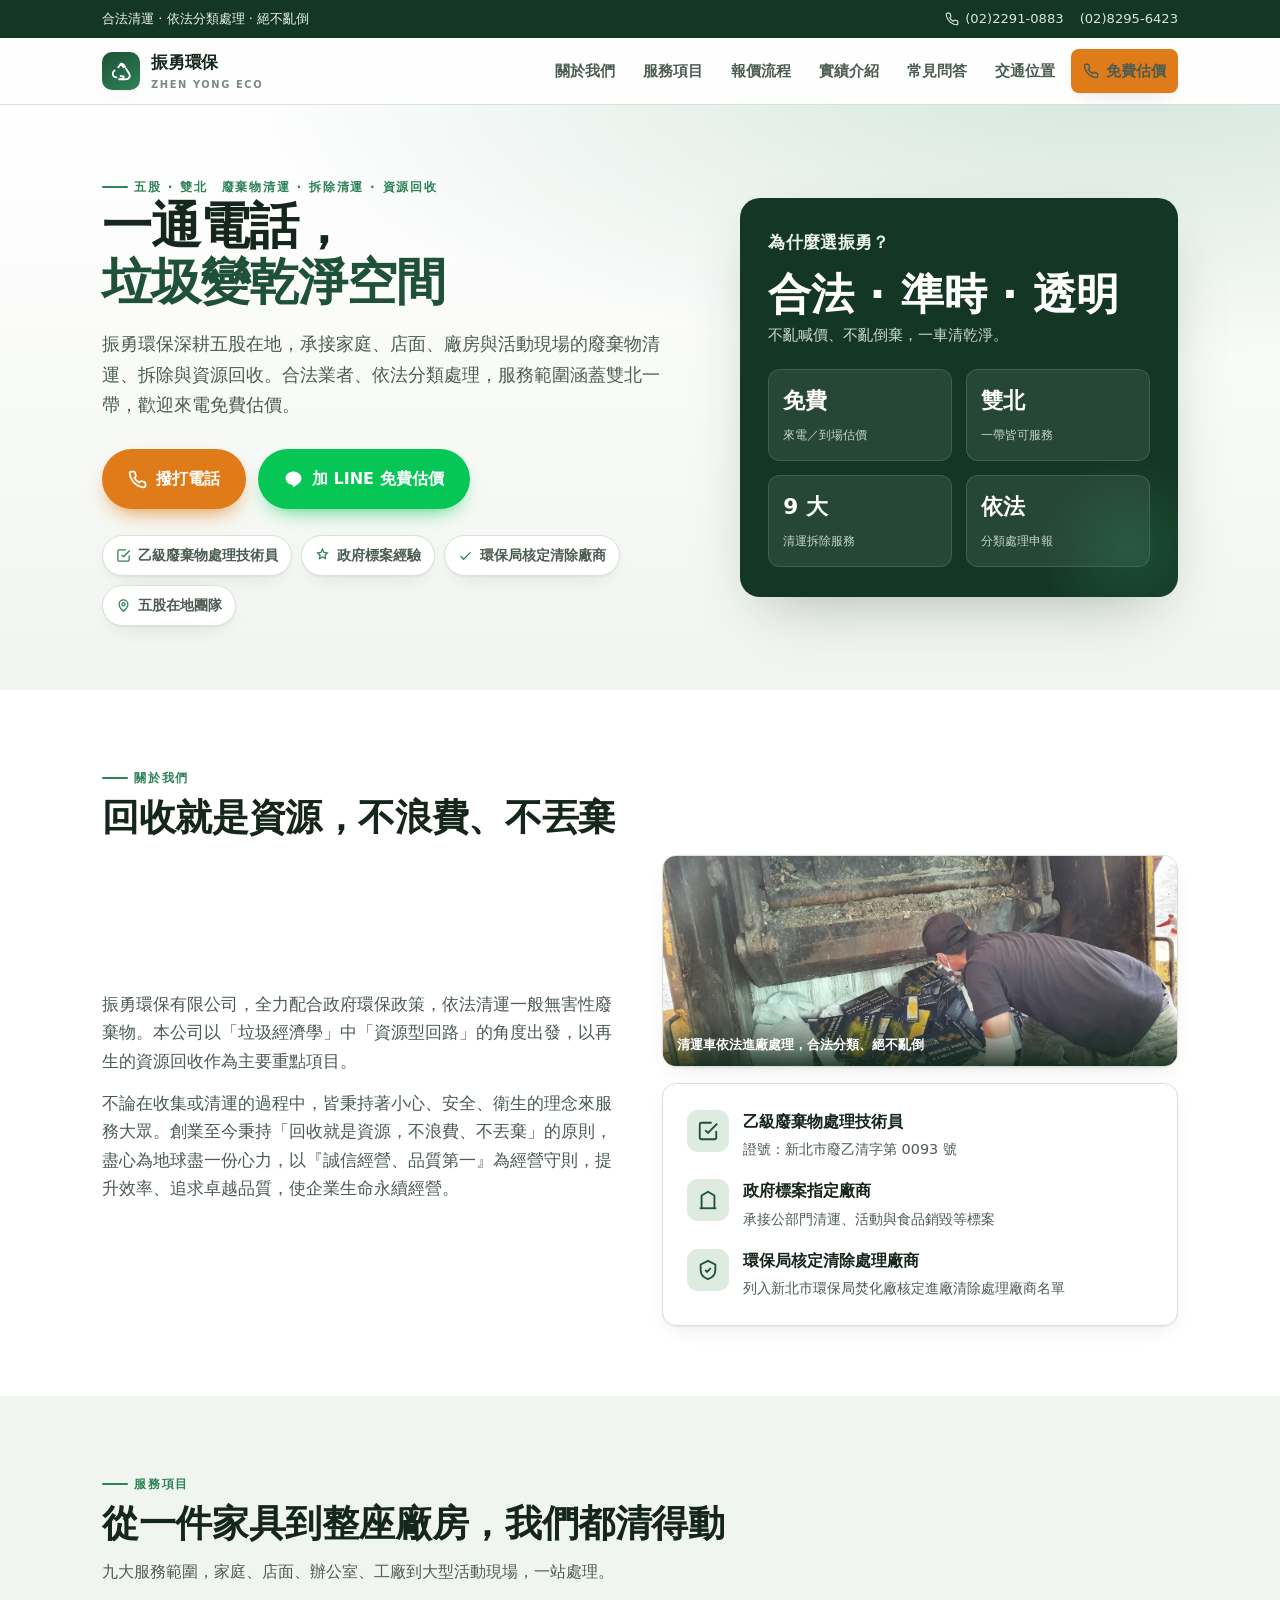
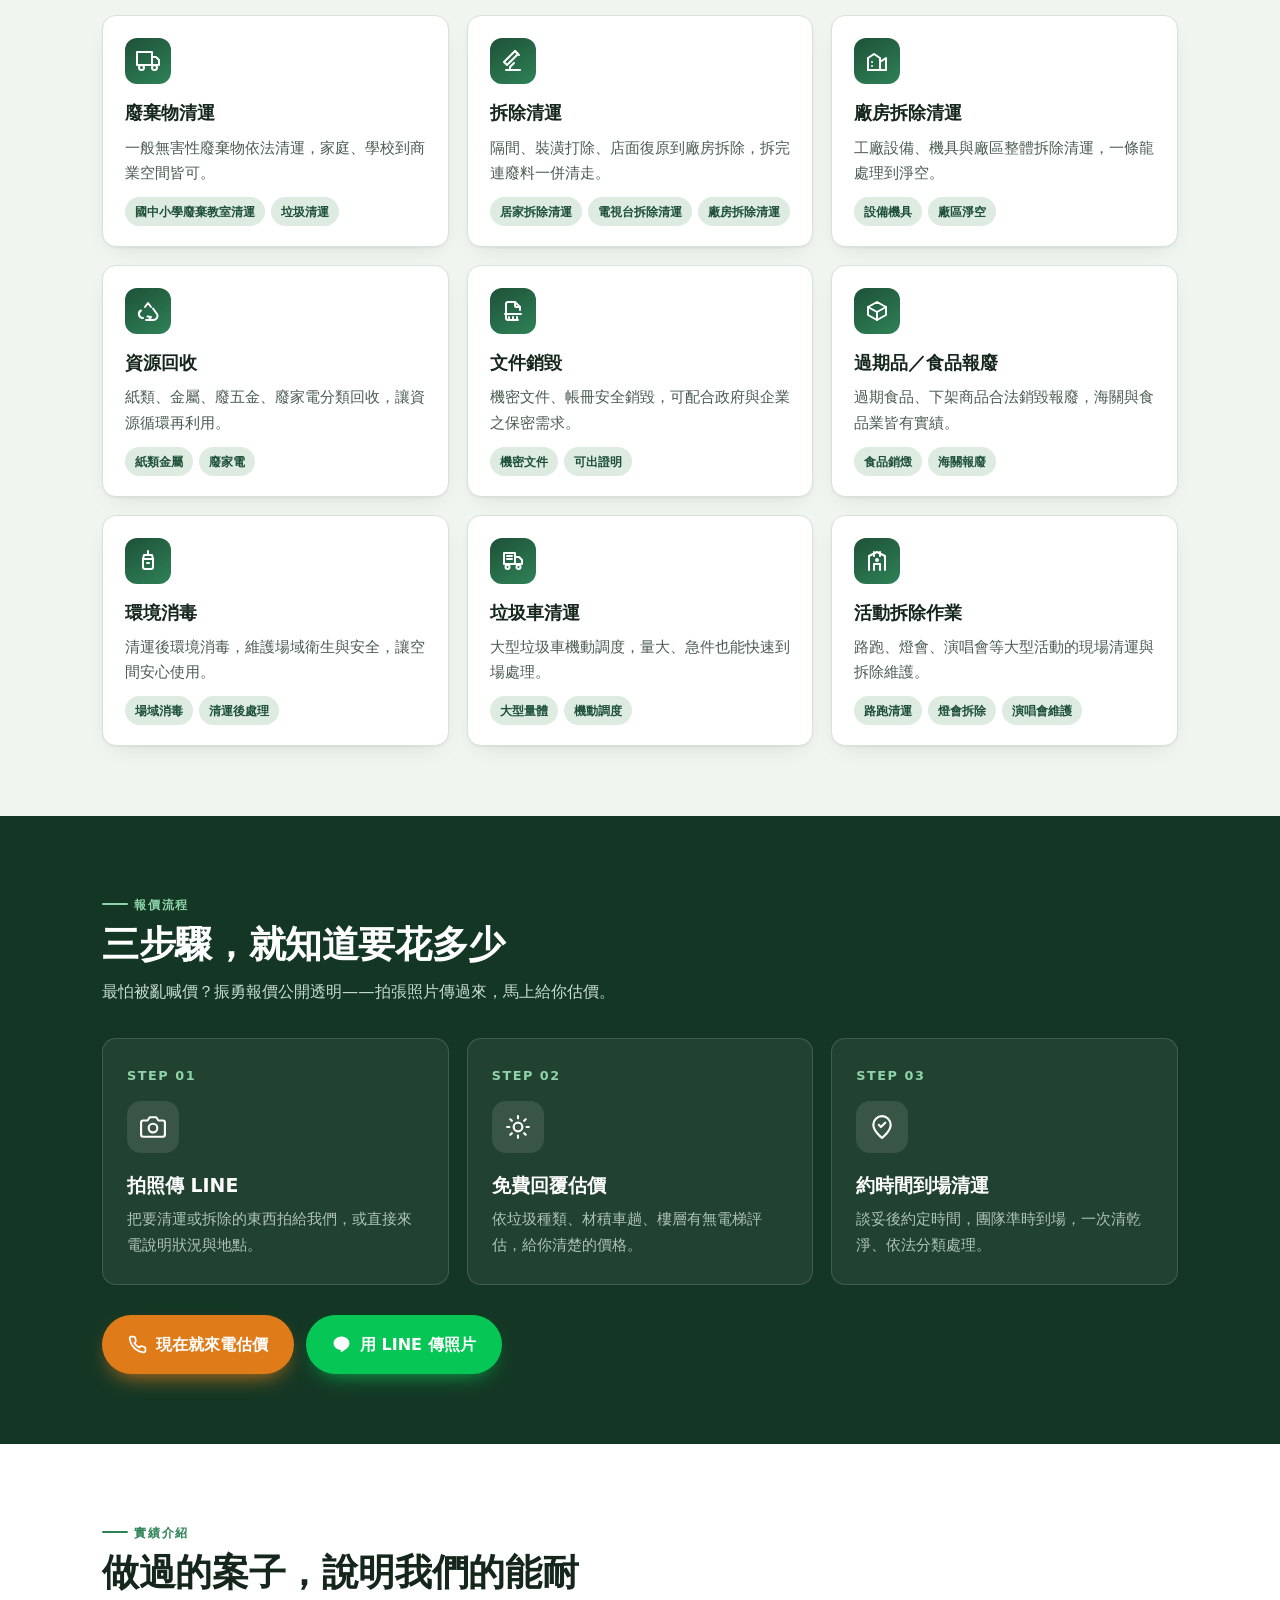
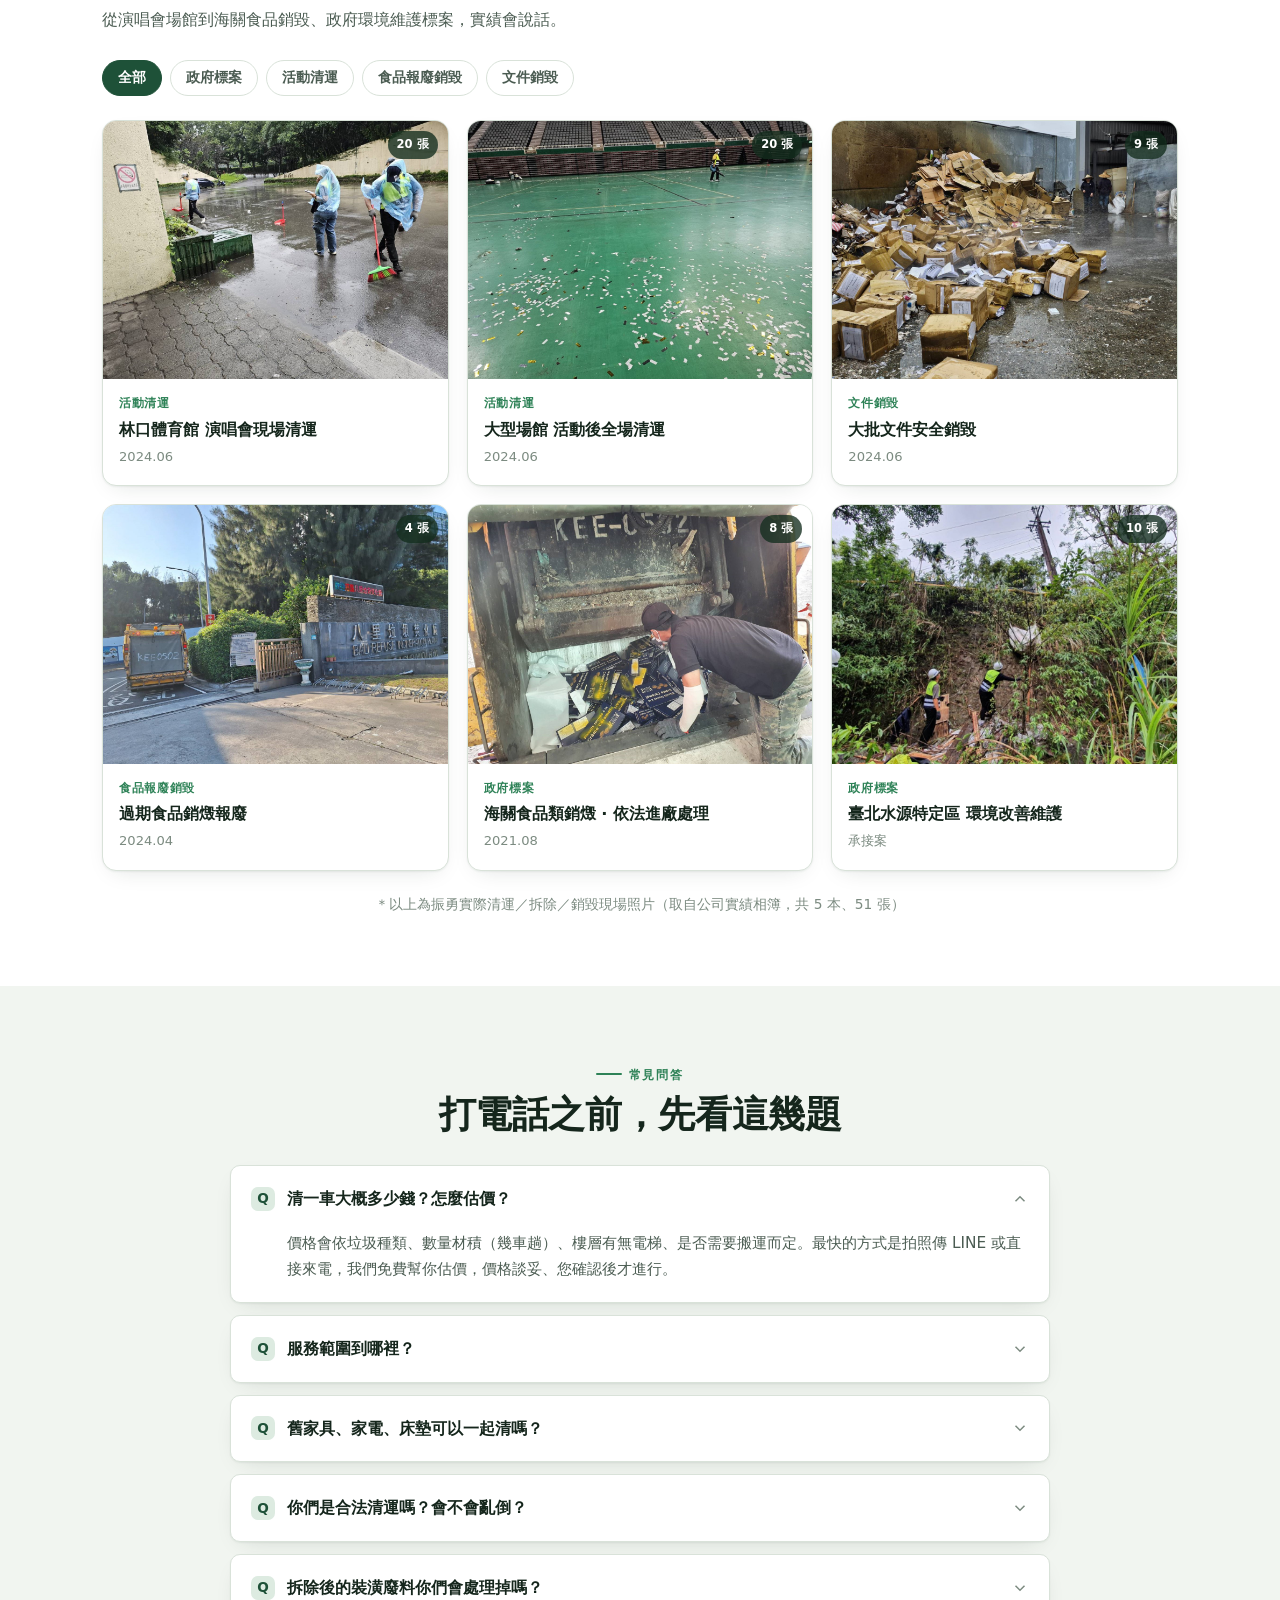
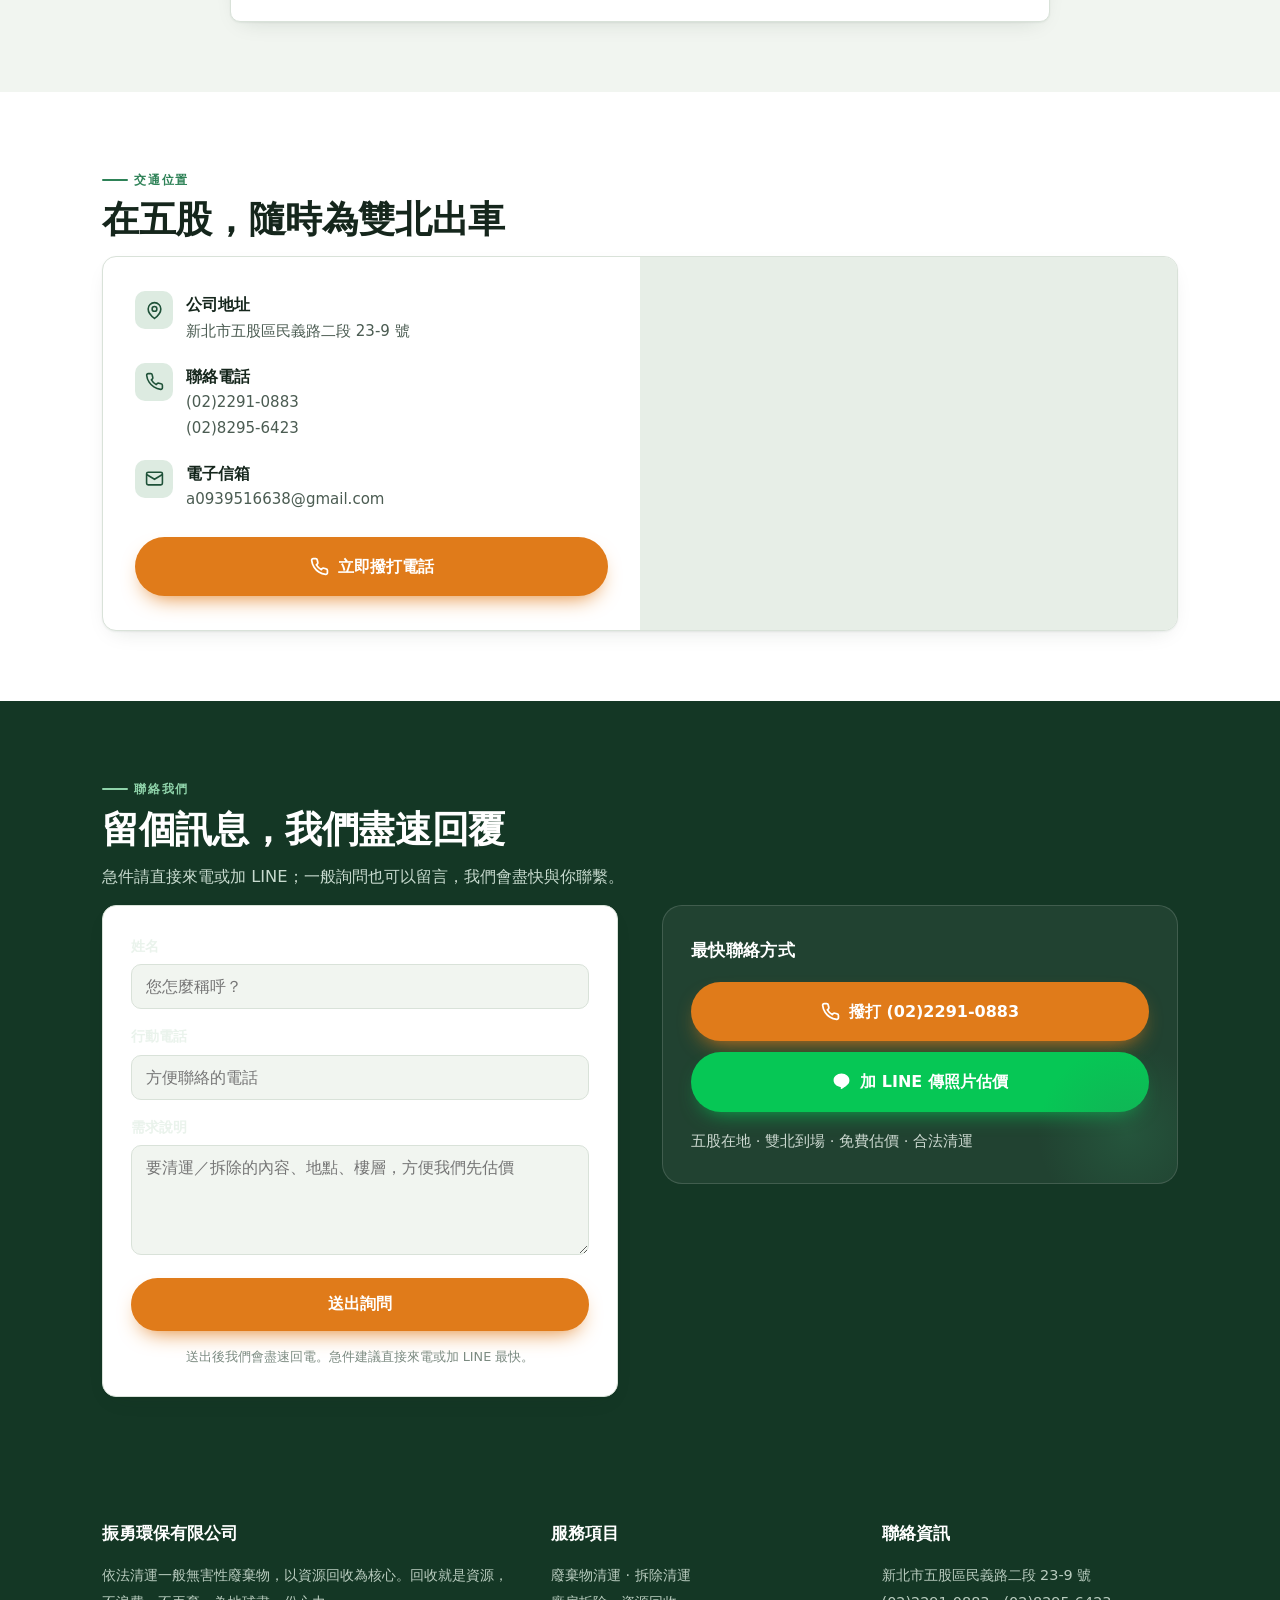
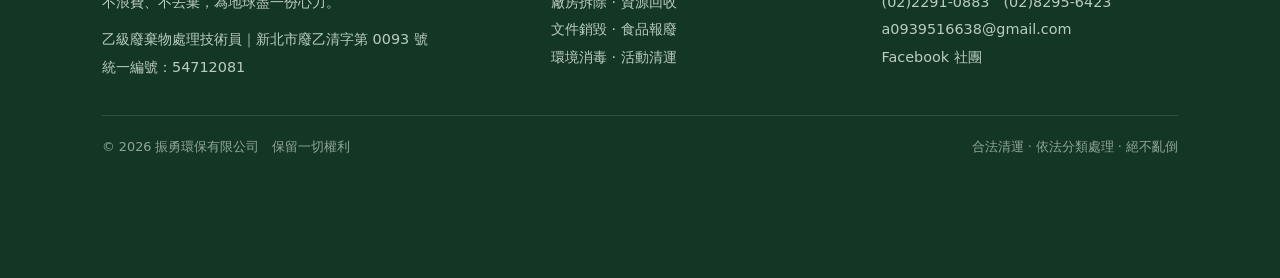
==== index.html @ fd42c1e9 "振勇環保 新站 demo v2 — 供大舅舅參考 Co-Authored-By: Claude Opus 4.8 <noreply@anthropic.com>" ====
<!doctype html>
<html lang="zh-Hant">
<head>
<meta charset="utf-8">
<meta name="viewport" content="width=device-width, initial-scale=1">
<title>振勇環保有限公司｜五股·雙北 廢棄物清運·拆除清運·資源回收</title>
<meta name="description" content="振勇環保有限公司—五股在地合法清運業者。廢棄物清運、拆除清運、資源回收、文件銷毀、食品報廢、環境消毒。持乙級廢棄物處理技術員證照，新北市環保局核定清除處理廠商。免費估價，雙北到場。">
<style>
  /* ---------- Design tokens ---------- */
  :root{
    --ground:#F1F5F0;
    --surface:#FFFFFF;
    --surface-2:#E7EEE7;
    --ink:#15261C;
    --ink-soft:#4B5C52;
    --ink-faint:#7C8B81;
    --line:#D9E2D9;
    --green-900:#143725;
    --green-700:#1E5138;
    --green-500:#2E8257;
    --green-100:#DDEBE1;
    --amber:#E07B1A;
    --amber-600:#C1670C;
    --amber-100:#FBE7CC;
    --shadow:0 1px 2px rgba(20,45,30,.06), 0 8px 24px -12px rgba(20,45,30,.18);
    --shadow-lg:0 24px 60px -24px rgba(20,45,30,.35);
    --radius:14px;
    --radius-sm:10px;
    --maxw:1120px;
    --font:"PingFang TC","Noto Sans TC","Microsoft JhengHei",system-ui,-apple-system,"Segoe UI",sans-serif;
  }
  @media (prefers-color-scheme: dark){
    :root{
      --ground:#0E1511;--surface:#16211A;--surface-2:#1E2C24;
      --ink:#EAF1EA;--ink-soft:#AAB8AE;--ink-faint:#7E8E84;--line:#293A30;
      --green-900:#D7ECDD;--green-700:#5BB182;--green-500:#43A06E;--green-100:#20402E;
      --amber:#F0912F;--amber-600:#F0912F;--amber-100:#3A2A12;
      --shadow:0 1px 2px rgba(0,0,0,.4), 0 10px 30px -14px rgba(0,0,0,.6);
      --shadow-lg:0 30px 70px -28px rgba(0,0,0,.7);
    }
  }
  :root[data-theme="light"]{
    --ground:#F1F5F0;--surface:#FFFFFF;--surface-2:#E7EEE7;--ink:#15261C;--ink-soft:#4B5C52;--ink-faint:#7C8B81;--line:#D9E2D9;--green-900:#143725;--green-700:#1E5138;--green-500:#2E8257;--green-100:#DDEBE1;--amber:#E07B1A;--amber-600:#C1670C;--amber-100:#FBE7CC;
  }
  :root[data-theme="dark"]{
    --ground:#0E1511;--surface:#16211A;--surface-2:#1E2C24;--ink:#EAF1EA;--ink-soft:#AAB8AE;--ink-faint:#7E8E84;--line:#293A30;--green-900:#D7ECDD;--green-700:#5BB182;--green-500:#43A06E;--green-100:#20402E;--amber:#F0912F;--amber-600:#F0912F;--amber-100:#3A2A12;
  }

  /* ---------- Reset / base ---------- */
  *{box-sizing:border-box;margin:0;padding:0}
  html{scroll-behavior:smooth}
  @media (prefers-reduced-motion: reduce){html{scroll-behavior:auto}*{animation:none!important;transition:none!important}}
  body{
    font-family:var(--font);color:var(--ink);background:var(--ground);
    line-height:1.7;-webkit-font-smoothing:antialiased;text-rendering:optimizeLegibility;
    overflow-x:hidden;
  }
  img{max-width:100%;display:block}
  a{color:inherit;text-decoration:none}
  :focus-visible{outline:3px solid var(--amber);outline-offset:2px;border-radius:4px}
  .wrap{max-width:var(--maxw);margin-inline:auto;padding-inline:22px}
  section{scroll-margin-top:92px}

  /* ---------- Typography helpers ---------- */
  .eyebrow{
    font-size:.78rem;font-weight:700;letter-spacing:.14em;text-transform:uppercase;
    color:var(--green-500);display:inline-flex;align-items:center;gap:.5em;
  }
  .eyebrow::before{content:"";width:26px;height:2px;background:var(--green-500);border-radius:2px}
  h2.title{font-size:clamp(1.6rem,3.4vw,2.3rem);line-height:1.2;font-weight:800;letter-spacing:-.01em;text-wrap:balance;margin-top:.5rem}
  .lede{color:var(--ink-soft);font-size:1.02rem;max-width:60ch;margin-top:.7rem}
  .num{font-variant-numeric:tabular-nums}

  /* ---------- Top utility bar ---------- */
  .util{background:var(--green-900);color:#EAF3EC}
  :root[data-theme="dark"] .util,
  @media (prefers-color-scheme: dark){}
  .util .wrap{display:flex;gap:16px;align-items:center;justify-content:space-between;min-height:38px;font-size:.82rem;flex-wrap:wrap}
  .util a{color:#EAF3EC;opacity:.92;display:inline-flex;align-items:center;gap:6px}
  .util a:hover{opacity:1;color:#fff}
  .util .util-r{display:flex;gap:16px;align-items:center}

  /* ---------- Header / nav ---------- */
  header.nav{position:sticky;top:0;z-index:50;background:color-mix(in srgb,var(--surface) 88%,transparent);backdrop-filter:blur(10px);border-bottom:1px solid var(--line)}
  .nav .wrap{display:flex;align-items:center;gap:20px;min-height:66px}
  .brand{display:flex;align-items:center;gap:11px;font-weight:800;font-size:1.06rem;letter-spacing:-.01em;white-space:nowrap}
  .brand .mark{width:38px;height:38px;flex:none;border-radius:10px;background:linear-gradient(150deg,var(--green-700),var(--green-500));display:grid;place-items:center;color:#fff;box-shadow:var(--shadow)}
  .brand .mark svg{width:22px;height:22px}
  .brand small{display:block;font-size:.62rem;font-weight:600;letter-spacing:.16em;color:var(--ink-faint);text-transform:uppercase}
  nav.menu{margin-left:auto;display:flex;gap:4px;align-items:center}
  nav.menu a{padding:9px 12px;border-radius:8px;font-size:.92rem;font-weight:600;color:var(--ink-soft)}
  nav.menu a:hover{color:var(--ink);background:var(--surface-2)}
  .nav-cta{display:inline-flex;align-items:center;gap:7px;background:var(--amber);color:#fff;padding:10px 16px;border-radius:999px;font-weight:800;font-size:.9rem;box-shadow:var(--shadow)}
  .nav-cta:hover{background:var(--amber-600)}
  .burger{margin-left:auto;display:none;width:44px;height:44px;border:1px solid var(--line);border-radius:10px;background:var(--surface);cursor:pointer;align-items:center;justify-content:center;color:var(--ink)}
  @media(max-width:920px){
    nav.menu{display:none}
    .burger{display:inline-flex}
    nav.menu.open{display:flex;position:absolute;top:66px;left:0;right:0;flex-direction:column;background:var(--surface);border-bottom:1px solid var(--line);padding:12px 22px 18px;gap:2px;box-shadow:var(--shadow-lg)}
    nav.menu.open a{padding:12px 10px}
    nav.menu.open .nav-cta{margin-top:8px;justify-content:center}
  }

  /* ---------- Buttons ---------- */
  .btn{display:inline-flex;align-items:center;justify-content:center;gap:9px;padding:14px 24px;border-radius:999px;font-weight:800;font-size:1rem;cursor:pointer;border:2px solid transparent;transition:transform .12s ease,background .18s ease,box-shadow .18s}
  .btn svg{width:19px;height:19px}
  .btn:hover{transform:translateY(-1px)}
  .btn-call{background:var(--amber);color:#fff;box-shadow:0 10px 22px -10px var(--amber)}
  .btn-call:hover{background:var(--amber-600)}
  .btn-line{background:#06C755;color:#fff;box-shadow:0 10px 22px -12px #06C755}
  .btn-line:hover{filter:brightness(.95)}
  .btn-ghost{background:transparent;color:var(--green-700);border-color:var(--line)}
  .btn-ghost:hover{border-color:var(--green-500);background:var(--surface)}

  /* ---------- Hero ---------- */
  .hero{position:relative;overflow:hidden;background:
    radial-gradient(120% 90% at 88% -10%, color-mix(in srgb,var(--green-500) 22%,transparent), transparent 60%),
    linear-gradient(180deg,var(--surface),var(--ground))}
  .hero .wrap{display:grid;grid-template-columns:1.15fr .85fr;gap:46px;align-items:center;padding-top:64px;padding-bottom:64px}
  .hero h1{font-size:clamp(2rem,5vw,3.15rem);line-height:1.12;font-weight:900;letter-spacing:-.02em;text-wrap:balance}
  .hero h1 .hl{color:var(--green-700);position:relative;white-space:nowrap}
  .hero .sub{margin-top:18px;font-size:1.14rem;color:var(--ink-soft);max-width:52ch}
  .hero .cta-row{display:flex;gap:12px;flex-wrap:wrap;margin-top:28px}
  .chips{display:flex;flex-wrap:wrap;gap:9px;margin-top:26px}
  .chip{display:inline-flex;align-items:center;gap:7px;background:var(--surface);border:1px solid var(--line);color:var(--ink-soft);font-weight:600;font-size:.85rem;padding:8px 13px;border-radius:999px;box-shadow:var(--shadow)}
  .chip svg{width:15px;height:15px;color:var(--green-500)}
  /* hero side panel */
  .hero-card{background:var(--green-900);color:#EAF3EC;border-radius:20px;padding:30px 28px;box-shadow:var(--shadow-lg);position:relative;overflow:hidden}
  .hero-card::after{content:"";position:absolute;right:-40px;bottom:-40px;width:180px;height:180px;border-radius:50%;background:radial-gradient(circle,color-mix(in srgb,var(--green-500) 60%,transparent),transparent 70%);opacity:.5}
  .hero-card h3{font-size:1.05rem;letter-spacing:.02em;position:relative}
  .hero-card .big{font-size:2.7rem;font-weight:900;line-height:1.1;margin:14px 0 4px;color:#fff}
  .hero-card p{font-size:.92rem;opacity:.85;position:relative}
  .hero-card .stat-grid{display:grid;grid-template-columns:1fr 1fr;gap:14px;margin-top:22px;position:relative}
  .hero-card .stat{background:rgba(255,255,255,.08);border:1px solid rgba(255,255,255,.13);border-radius:12px;padding:13px 14px}
  .hero-card .stat b{display:block;font-size:1.35rem;font-weight:800;color:#fff}
  .hero-card .stat span{font-size:.76rem;opacity:.82}
  @media(max-width:880px){.hero .wrap{grid-template-columns:1fr;gap:32px;padding-top:44px;padding-bottom:44px}}

  /* ---------- Bands ---------- */
  .band{padding:70px 0}
  .band--tint{background:var(--surface)}
  .band--green{background:var(--green-900);color:#EAF3EC}
  .band--green .lede{color:#C7DACE}
  .band--green .eyebrow{color:#8FD3AA}.band--green .eyebrow::before{background:#8FD3AA}
  .sec-head{max-width:64ch}
  .sec-head.center{margin-inline:auto;text-align:center}
  .sec-head.center .eyebrow{justify-content:center}

  /* ---------- About ---------- */
  .about{display:grid;grid-template-columns:1fr 1fr;gap:44px;align-items:center;margin-top:14px}
  .about p.body{color:var(--ink-soft);font-size:1.04rem;margin-top:14px}
  .cert-card{background:var(--surface);border:1px solid var(--line);border-radius:var(--radius);padding:24px;box-shadow:var(--shadow);display:flex;flex-direction:column;gap:16px}
  .cert-row{display:flex;gap:14px;align-items:flex-start}
  .cert-row .ic{width:42px;height:42px;flex:none;border-radius:11px;background:var(--green-100);color:var(--green-700);display:grid;place-items:center}
  .cert-row .ic svg{width:22px;height:22px}
  .cert-row b{font-size:1rem}
  .cert-row span{display:block;color:var(--ink-soft);font-size:.9rem;margin-top:2px}
  .about-right{display:flex;flex-direction:column;gap:16px}
  .about-photo{position:relative;border-radius:var(--radius);overflow:hidden;border:1px solid var(--line);box-shadow:var(--shadow)}
  .about-photo img{width:100%;height:210px;object-fit:cover;display:block}
  .about-photo figcaption{position:absolute;left:0;right:0;bottom:0;padding:20px 14px 10px;font-size:.8rem;font-weight:600;color:#fff;background:linear-gradient(transparent,rgba(15,38,25,.85))}
  @media(max-width:820px){.about{grid-template-columns:1fr;gap:26px}}

  /* ---------- Services ---------- */
  .svc-grid{display:grid;grid-template-columns:repeat(3,1fr);gap:18px;margin-top:30px}
  @media(max-width:860px){.svc-grid{grid-template-columns:repeat(2,1fr)}}
  @media(max-width:540px){.svc-grid{grid-template-columns:1fr}}
  .svc{background:var(--surface);border:1px solid var(--line);border-radius:var(--radius);padding:22px 22px 20px;box-shadow:var(--shadow);transition:transform .14s,border-color .14s,box-shadow .14s;position:relative}
  .svc:hover{transform:translateY(-3px);border-color:var(--green-500);box-shadow:var(--shadow-lg)}
  .svc .ic{width:46px;height:46px;border-radius:12px;background:linear-gradient(150deg,var(--green-700),var(--green-500));color:#fff;display:grid;place-items:center;margin-bottom:14px}
  .svc .ic svg{width:24px;height:24px}
  .svc h3{font-size:1.12rem;font-weight:800}
  .svc p{color:var(--ink-soft);font-size:.92rem;margin-top:6px}
  .svc ul{list-style:none;margin-top:12px;display:flex;flex-wrap:wrap;gap:6px}
  .svc li{font-size:.78rem;font-weight:600;color:var(--green-700);background:var(--green-100);padding:4px 10px;border-radius:999px}

  /* ---------- Process ---------- */
  .steps{display:grid;grid-template-columns:repeat(3,1fr);gap:18px;margin-top:32px;position:relative}
  @media(max-width:760px){.steps{grid-template-columns:1fr}}
  .step{background:rgba(255,255,255,.06);border:1px solid rgba(255,255,255,.14);border-radius:var(--radius);padding:26px 24px;position:relative}
  .step .n{font-size:.8rem;font-weight:800;letter-spacing:.12em;color:#8FD3AA}
  .step .si{width:52px;height:52px;border-radius:14px;background:rgba(255,255,255,.1);display:grid;place-items:center;margin:14px 0 16px;color:#fff}
  .step .si svg{width:26px;height:26px}
  .step h3{font-size:1.18rem;color:#fff}
  .step p{opacity:.85;font-size:.94rem;margin-top:6px;color:#C7DACE}
  .process-cta{display:flex;gap:12px;flex-wrap:wrap;margin-top:30px}

  /* ---------- Portfolio ---------- */
  .filters{display:flex;flex-wrap:wrap;gap:8px;margin-top:26px}
  .filters button{border:1px solid var(--line);background:var(--surface);color:var(--ink-soft);font-weight:600;font-size:.86rem;padding:8px 15px;border-radius:999px;cursor:pointer;transition:.15s}
  .filters button[aria-pressed="true"]{background:var(--green-700);color:#fff;border-color:var(--green-700)}
  .filters button:hover{border-color:var(--green-500)}
  .gal{display:grid;grid-template-columns:repeat(3,1fr);gap:18px;margin-top:24px}
  @media(max-width:860px){.gal{grid-template-columns:repeat(2,1fr)}}
  @media(max-width:520px){.gal{grid-template-columns:1fr}}
  .case{background:var(--surface);border:1px solid var(--line);border-radius:var(--radius);overflow:hidden;box-shadow:var(--shadow);transition:transform .14s,box-shadow .14s}
  .case:hover{transform:translateY(-3px);box-shadow:var(--shadow-lg)}
  .thumb{aspect-ratio:4/3;background:
    repeating-linear-gradient(135deg,var(--surface-2),var(--surface-2) 14px,color-mix(in srgb,var(--surface-2) 60%,var(--ground)) 14px,color-mix(in srgb,var(--surface-2) 60%,var(--ground)) 28px);
    display:grid;place-items:center;color:var(--ink-faint);position:relative}
  .thumb svg{width:40px;height:40px;opacity:.5}
  .thumb img{position:absolute;inset:0;width:100%;height:100%;object-fit:cover}
  .thumb .cnt{position:absolute;top:10px;right:10px;z-index:2;background:rgba(20,45,30,.78);color:#fff;font-size:.72rem;font-weight:700;padding:4px 9px;border-radius:999px}
  .case .meta{padding:15px 16px 17px}
  .case .cat{font-size:.72rem;font-weight:700;letter-spacing:.06em;color:var(--green-500);text-transform:uppercase}
  .case h3{font-size:1.02rem;font-weight:800;margin-top:5px;line-height:1.35}
  .case .date{font-size:.82rem;color:var(--ink-faint);margin-top:5px}

  /* ---------- FAQ ---------- */
  .faq{max-width:820px;margin:28px auto 0;display:flex;flex-direction:column;gap:12px}
  details.qa{background:var(--surface);border:1px solid var(--line);border-radius:var(--radius-sm);padding:2px 20px;box-shadow:var(--shadow)}
  details.qa summary{cursor:pointer;list-style:none;padding:17px 0;font-weight:700;font-size:1.02rem;display:flex;align-items:center;gap:12px}
  details.qa summary::-webkit-details-marker{display:none}
  details.qa summary .q{width:24px;height:24px;flex:none;border-radius:7px;background:var(--green-100);color:var(--green-700);display:grid;place-items:center;font-weight:800;font-size:.85rem}
  details.qa summary .caret{margin-left:auto;transition:transform .2s;color:var(--ink-faint)}
  details.qa[open] summary .caret{transform:rotate(180deg)}
  details.qa .a{padding:0 0 18px 36px;color:var(--ink-soft);font-size:.96rem}

  /* ---------- Location ---------- */
  .loc{display:grid;grid-template-columns:1fr 1fr;gap:0;margin-top:14px;border:1px solid var(--line);border-radius:var(--radius);overflow:hidden;box-shadow:var(--shadow);background:var(--surface)}
  .loc .info{padding:34px 32px;display:flex;flex-direction:column;gap:18px}
  .loc .map{min-height:340px;background:var(--surface-2)}
  .loc .map iframe{width:100%;height:100%;min-height:340px;border:0;display:block}
  .info-row{display:flex;gap:13px;align-items:flex-start}
  .info-row .ic{width:38px;height:38px;flex:none;border-radius:10px;background:var(--green-100);color:var(--green-700);display:grid;place-items:center}
  .info-row .ic svg{width:19px;height:19px}
  .info-row b{font-size:.98rem}
  .info-row span,.info-row a{display:block;color:var(--ink-soft);font-size:.94rem}
  .info-row a:hover{color:var(--green-700)}
  @media(max-width:820px){.loc{grid-template-columns:1fr}.loc .map{min-height:280px}}

  /* ---------- Contact ---------- */
  .contact{display:grid;grid-template-columns:1fr 1fr;gap:44px;align-items:start;margin-top:14px}
  form.lead{background:var(--surface);border:1px solid var(--line);border-radius:var(--radius);padding:28px;box-shadow:var(--shadow);display:flex;flex-direction:column;gap:15px}
  form.lead label{font-weight:700;font-size:.9rem;display:block;margin-bottom:6px}
  form.lead input,form.lead textarea{width:100%;padding:12px 14px;border:1px solid var(--line);border-radius:10px;background:var(--ground);color:var(--ink);font-family:inherit;font-size:.98rem}
  form.lead input:focus,form.lead textarea:focus{outline:none;border-color:var(--green-500);background:var(--surface)}
  form.lead textarea{min-height:110px;resize:vertical}
  .contact-aside{display:flex;flex-direction:column;gap:14px}
  .big-cta{display:flex;flex-direction:column;gap:11px}
  @media(max-width:820px){.contact{grid-template-columns:1fr;gap:28px}}

  /* ---------- Footer ---------- */
  footer{background:var(--green-900);color:#CFE0D5;padding:52px 0 120px}
  footer .cols{display:grid;grid-template-columns:1.4fr 1fr 1fr;gap:34px}
  footer h4{color:#fff;font-size:1.05rem;margin-bottom:14px}
  footer p,footer a{font-size:.9rem;line-height:1.9;color:#B9CCBF}
  footer a:hover{color:#fff}
  footer .legal{border-top:1px solid rgba(255,255,255,.12);margin-top:34px;padding-top:20px;font-size:.8rem;color:#8FA595;display:flex;justify-content:space-between;gap:16px;flex-wrap:wrap}
  @media(max-width:760px){footer .cols{grid-template-columns:1fr;gap:26px}}

  /* ---------- Sticky mobile bar ---------- */
  .mobar{position:fixed;left:0;right:0;bottom:0;z-index:60;display:none;gap:0;background:var(--surface);border-top:1px solid var(--line);box-shadow:0 -8px 24px -14px rgba(0,0,0,.3)}
  .mobar a{flex:1;display:flex;align-items:center;justify-content:center;gap:8px;padding:14px 8px;font-weight:800;font-size:1rem}
  .mobar a svg{width:20px;height:20px}
  .mobar .m-call{color:#fff;background:var(--amber)}
  .mobar .m-line{color:#fff;background:#06C755}
  @media(max-width:920px){.mobar{display:flex}}
</style>
</head>
<body>

<!-- ============ UTILITY BAR ============ -->
<div class="util">
  <div class="wrap">
    <span>合法清運 · 依法分類處理 · 絕不亂倒</span>
    <div class="util-r">
      <a href="tel:0222910883">
        <svg viewBox="0 0 24 24" fill="none" stroke="currentColor" stroke-width="2" width="14" height="14"><path d="M22 16.92v3a2 2 0 0 1-2.18 2 19.8 19.8 0 0 1-8.63-3.07 19.5 19.5 0 0 1-6-6 19.8 19.8 0 0 1-3.07-8.67A2 2 0 0 1 4.11 2h3a2 2 0 0 1 2 1.72c.13.96.36 1.9.7 2.81a2 2 0 0 1-.45 2.11L8.09 9.91a16 16 0 0 0 6 6l1.27-1.27a2 2 0 0 1 2.11-.45c.9.34 1.85.57 2.81.7A2 2 0 0 1 22 16.92z"/></svg>
        (02)2291-0883
      </a>
      <a href="tel:0282956423">(02)8295-6423</a>
    </div>
  </div>
</div>

<!-- ============ HEADER ============ -->
<header class="nav">
  <div class="wrap">
    <a href="#top" class="brand" aria-label="振勇環保有限公司">
      <span class="mark" aria-hidden="true">
        <svg viewBox="0 0 24 24" fill="none" stroke="currentColor" stroke-width="2" stroke-linecap="round" stroke-linejoin="round"><path d="M7 19a4 4 0 0 1-4-4c0-1.5.8-2.8 2-3.5"/><path d="M12 4a4 4 0 0 1 3.5 2l1 1.7"/><path d="m9 8 3-4 3 4"/><path d="M17.5 9.5 21 15a4 4 0 0 1-3.5 6H10"/><path d="m13 21 2-3-3.5-.5"/></svg>
      </span>
      <span>振勇環保<small>Zhen Yong Eco</small></span>
    </a>
    <button class="burger" aria-label="開啟選單" aria-expanded="false" id="burger">
      <svg viewBox="0 0 24 24" fill="none" stroke="currentColor" stroke-width="2" width="22" height="22"><line x1="3" y1="6" x2="21" y2="6"/><line x1="3" y1="12" x2="21" y2="12"/><line x1="3" y1="18" x2="21" y2="18"/></svg>
    </button>
    <nav class="menu" id="menu">
      <a href="#about">關於我們</a>
      <a href="#services">服務項目</a>
      <a href="#process">報價流程</a>
      <a href="#works">實績介紹</a>
      <a href="#faq">常見問答</a>
      <a href="#location">交通位置</a>
      <a href="#contact" class="nav-cta">
        <svg viewBox="0 0 24 24" fill="none" stroke="currentColor" stroke-width="2.2" width="16" height="16"><path d="M22 16.92v3a2 2 0 0 1-2.18 2 19.8 19.8 0 0 1-8.63-3.07 19.5 19.5 0 0 1-6-6 19.8 19.8 0 0 1-3.07-8.67A2 2 0 0 1 4.11 2h3a2 2 0 0 1 2 1.72c.13.96.36 1.9.7 2.81a2 2 0 0 1-.45 2.11L8.09 9.91a16 16 0 0 0 6 6l1.27-1.27a2 2 0 0 1 2.11-.45c.9.34 1.85.57 2.81.7A2 2 0 0 1 22 16.92z"/></svg>
        免費估價
      </a>
    </nav>
  </div>
</header>

<!-- ============ HERO ============ -->
<div id="top"></div>
<section class="hero">
  <div class="wrap">
    <div class="hero-main">
      <span class="eyebrow">五股 · 雙北　廢棄物清運 · 拆除清運 · 資源回收</span>
      <h1>一通電話，<br><span class="hl">垃圾變乾淨空間</span></h1>
      <p class="sub">振勇環保深耕五股在地，承接家庭、店面、廠房與活動現場的廢棄物清運、拆除與資源回收。合法業者、依法分類處理，服務範圍涵蓋雙北一帶，歡迎來電免費估價。</p>
      <div class="cta-row">
        <a href="tel:0222910883" class="btn btn-call">
          <svg viewBox="0 0 24 24" fill="none" stroke="currentColor" stroke-width="2.2"><path d="M22 16.92v3a2 2 0 0 1-2.18 2 19.8 19.8 0 0 1-8.63-3.07 19.5 19.5 0 0 1-6-6 19.8 19.8 0 0 1-3.07-8.67A2 2 0 0 1 4.11 2h3a2 2 0 0 1 2 1.72c.13.96.36 1.9.7 2.81a2 2 0 0 1-.45 2.11L8.09 9.91a16 16 0 0 0 6 6l1.27-1.27a2 2 0 0 1 2.11-.45c.9.34 1.85.57 2.81.7A2 2 0 0 1 22 16.92z"/></svg>
          撥打電話
        </a>
        <a href="#contact" class="btn btn-line">
          <svg viewBox="0 0 24 24" fill="currentColor"><path d="M12 2C6.48 2 2 5.79 2 10.45c0 4.19 3.54 7.7 8.32 8.37.32.07.76.21.87.49.1.25.07.64.03.9l-.14.85c-.04.25-.2.98.86.53s5.7-3.36 7.78-5.75C21.36 14.66 22 12.68 22 10.45 22 5.79 17.52 2 12 2z"/></svg>
          加 LINE 免費估價
        </a>
      </div>
      <div class="chips">
        <span class="chip"><svg viewBox="0 0 24 24" fill="none" stroke="currentColor" stroke-width="2"><path d="M9 11l3 3L22 4"/><path d="M21 12v7a2 2 0 0 1-2 2H5a2 2 0 0 1-2-2V5a2 2 0 0 1 2-2h11"/></svg>乙級廢棄物處理技術員</span>
        <span class="chip"><svg viewBox="0 0 24 24" fill="none" stroke="currentColor" stroke-width="2"><path d="m12 2 2.4 4.9 5.4.8-3.9 3.8.9 5.4-4.8-2.5-4.8 2.5.9-5.4-3.9-3.8 5.4-.8z"/></svg>政府標案經驗</span>
        <span class="chip"><svg viewBox="0 0 24 24" fill="none" stroke="currentColor" stroke-width="2"><path d="M20 7 9 18l-5-5"/></svg>環保局核定清除廠商</span>
        <span class="chip"><svg viewBox="0 0 24 24" fill="none" stroke="currentColor" stroke-width="2"><path d="M12 21s-7-5.2-7-11a7 7 0 0 1 14 0c0 5.8-7 11-7 11z"/><circle cx="12" cy="10" r="2.5"/></svg>五股在地團隊</span>
      </div>
    </div>
    <aside class="hero-card">
      <h3>為什麼選振勇？</h3>
      <div class="big">合法 · 準時 · 透明</div>
      <p>不亂喊價、不亂倒棄，一車清乾淨。</p>
      <div class="stat-grid">
        <div class="stat"><b>免費</b><span>來電／到場估價</span></div>
        <div class="stat"><b>雙北</b><span>一帶皆可服務</span></div>
        <div class="stat"><b>9 大</b><span>清運拆除服務</span></div>
        <div class="stat"><b>依法</b><span>分類處理申報</span></div>
      </div>
    </aside>
  </div>
</section>

<!-- ============ ABOUT ============ -->
<section id="about" class="band band--tint">
  <div class="wrap">
    <div class="sec-head">
      <span class="eyebrow">關於我們</span>
      <h2 class="title">回收就是資源，不浪費、不丟棄</h2>
    </div>
    <div class="about">
      <div>
        <p class="body">振勇環保有限公司，全力配合政府環保政策，依法清運一般無害性廢棄物。本公司以「垃圾經濟學」中「資源型回路」的角度出發，以再生的資源回收作為主要重點項目。</p>
        <p class="body">不論在收集或清運的過程中，皆秉持著小心、安全、衛生的理念來服務大眾。創業至今秉持「回收就是資源，不浪費、不丟棄」的原則，盡心為地球盡一份心力，以『誠信經營、品質第一』為經營守則，提升效率、追求卓越品質，使企業生命永續經營。</p>
      </div>
      <div class="about-right">
      <figure class="about-photo">
        <img src="img/customs.jpg" alt="振勇清運車依法進入垃圾焚化廠處理廢棄物" loading="lazy">
        <figcaption>清運車依法進廠處理，合法分類、絕不亂倒</figcaption>
      </figure>
      <div class="cert-card">
        <div class="cert-row">
          <span class="ic"><svg viewBox="0 0 24 24" fill="none" stroke="currentColor" stroke-width="2"><path d="M9 11l3 3L22 4"/><path d="M21 12v7a2 2 0 0 1-2 2H5a2 2 0 0 1-2-2V5a2 2 0 0 1 2-2h11"/></svg></span>
          <div><b>乙級廢棄物處理技術員</b><span>證號：新北市廢乙清字第 0093 號</span></div>
        </div>
        <div class="cert-row">
          <span class="ic"><svg viewBox="0 0 24 24" fill="none" stroke="currentColor" stroke-width="2"><path d="M3 21h18"/><path d="M5 21V7l7-4 7 4v14"/><path d="M9 9h.01M15 9h.01M9 13h.01M15 13h.01M9 17h.01M15 17h.01"/></svg></span>
          <div><b>政府標案指定廠商</b><span>承接公部門清運、活動與食品銷毀等標案</span></div>
        </div>
        <div class="cert-row">
          <span class="ic"><svg viewBox="0 0 24 24" fill="none" stroke="currentColor" stroke-width="2"><path d="M12 2 4 6v6c0 5 3.4 8.5 8 10 4.6-1.5 8-5 8-10V6z"/><path d="m9 12 2 2 4-4"/></svg></span>
          <div><b>環保局核定清除處理廠商</b><span>列入新北市環保局焚化廠核定進廠清除處理廠商名單</span></div>
        </div>
      </div>
      </div>
    </div>
  </div>
</section>

<!-- ============ SERVICES ============ -->
<section id="services" class="band">
  <div class="wrap">
    <div class="sec-head">
      <span class="eyebrow">服務項目</span>
      <h2 class="title">從一件家具到整座廠房，我們都清得動</h2>
      <p class="lede">九大服務範圍，家庭、店面、辦公室、工廠到大型活動現場，一站處理。</p>
    </div>
    <div class="svc-grid">

      <div class="svc">
        <span class="ic"><svg viewBox="0 0 24 24" fill="none" stroke="currentColor" stroke-width="2" stroke-linecap="round" stroke-linejoin="round"><path d="M1 3h15v13H1z"/><path d="M16 8h4l3 3v5h-7z"/><circle cx="5.5" cy="18.5" r="2.5"/><circle cx="18.5" cy="18.5" r="2.5"/></svg></span>
        <h3>廢棄物清運</h3>
        <p>一般無害性廢棄物依法清運，家庭、學校到商業空間皆可。</p>
        <ul><li>國中小學廢棄教室清運</li><li>垃圾清運</li></ul>
      </div>

      <div class="svc">
        <span class="ic"><svg viewBox="0 0 24 24" fill="none" stroke="currentColor" stroke-width="2" stroke-linecap="round" stroke-linejoin="round"><path d="M14 2 3 13l3 3L17 5z"/><path d="m14 2 4 4"/><path d="M5 21h14"/><path d="M9 21v-3l4-4"/></svg></span>
        <h3>拆除清運</h3>
        <p>隔間、裝潢打除、店面復原到廠房拆除，拆完連廢料一併清走。</p>
        <ul><li>居家拆除清運</li><li>電視台拆除清運</li><li>廠房拆除清運</li></ul>
      </div>

      <div class="svc">
        <span class="ic"><svg viewBox="0 0 24 24" fill="none" stroke="currentColor" stroke-width="2" stroke-linecap="round" stroke-linejoin="round"><path d="M3 21V9l6-4 6 4v12"/><path d="M15 21V13l6-4v12"/><path d="M3 21h18"/><path d="M7 13h.01M7 17h.01"/></svg></span>
        <h3>廠房拆除清運</h3>
        <p>工廠設備、機具與廠區整體拆除清運，一條龍處理到淨空。</p>
        <ul><li>設備機具</li><li>廠區淨空</li></ul>
      </div>

      <div class="svc">
        <span class="ic"><svg viewBox="0 0 24 24" fill="none" stroke="currentColor" stroke-width="2" stroke-linecap="round" stroke-linejoin="round"><path d="M7 19a4 4 0 0 1-2-7.5"/><path d="m9 8 3-4 3 4"/><path d="M17 9.5 21 15a4 4 0 0 1-3.5 6H10"/><path d="m13 21 2-3-3.5-.5"/></svg></span>
        <h3>資源回收</h3>
        <p>紙類、金屬、廢五金、廢家電分類回收，讓資源循環再利用。</p>
        <ul><li>紙類金屬</li><li>廢家電</li></ul>
      </div>

      <div class="svc">
        <span class="ic"><svg viewBox="0 0 24 24" fill="none" stroke="currentColor" stroke-width="2" stroke-linecap="round" stroke-linejoin="round"><path d="M14 3v4a1 1 0 0 0 1 1h4"/><path d="M17 21H7a2 2 0 0 1-2-2V5a2 2 0 0 1 2-2h7l5 5v3"/><path d="M4 15h16"/><path d="M8 18v3M12 18v3M16 18v3"/></svg></span>
        <h3>文件銷毀</h3>
        <p>機密文件、帳冊安全銷毀，可配合政府與企業之保密需求。</p>
        <ul><li>機密文件</li><li>可出證明</li></ul>
      </div>

      <div class="svc">
        <span class="ic"><svg viewBox="0 0 24 24" fill="none" stroke="currentColor" stroke-width="2" stroke-linecap="round" stroke-linejoin="round"><path d="M21 8 12 3 3 8l9 5z"/><path d="M3 8v8l9 5 9-5V8"/><path d="M12 13v8"/></svg></span>
        <h3>過期品／食品報廢</h3>
        <p>過期食品、下架商品合法銷毀報廢，海關與食品業皆有實績。</p>
        <ul><li>食品銷燬</li><li>海關報廢</li></ul>
      </div>

      <div class="svc">
        <span class="ic"><svg viewBox="0 0 24 24" fill="none" stroke="currentColor" stroke-width="2" stroke-linecap="round" stroke-linejoin="round"><path d="M12 2v4"/><path d="M8 6h8l1 4H7z"/><path d="M7 10v8a2 2 0 0 0 2 2h6a2 2 0 0 0 2-2v-8"/><path d="M11 14h2"/></svg></span>
        <h3>環境消毒</h3>
        <p>清運後環境消毒，維護場域衛生與安全，讓空間安心使用。</p>
        <ul><li>場域消毒</li><li>清運後處理</li></ul>
      </div>

      <div class="svc">
        <span class="ic"><svg viewBox="0 0 24 24" fill="none" stroke="currentColor" stroke-width="2" stroke-linecap="round" stroke-linejoin="round"><path d="M3 4h11v11H3z"/><path d="M14 8h4l3 3v4h-7z"/><circle cx="6.5" cy="18" r="2"/><circle cx="17.5" cy="18" r="2"/><path d="M6 7h5M6 10h5"/></svg></span>
        <h3>垃圾車清運</h3>
        <p>大型垃圾車機動調度，量大、急件也能快速到場處理。</p>
        <ul><li>大型量體</li><li>機動調度</li></ul>
      </div>

      <div class="svc">
        <span class="ic"><svg viewBox="0 0 24 24" fill="none" stroke="currentColor" stroke-width="2" stroke-linecap="round" stroke-linejoin="round"><path d="M4 21V7l8-4 8 4v14"/><path d="M9 21v-6h6v6"/><path d="M9 3v4M15 3v4"/><circle cx="12" cy="11" r="1"/></svg></span>
        <h3>活動拆除作業</h3>
        <p>路跑、燈會、演唱會等大型活動的現場清運與拆除維護。</p>
        <ul><li>路跑清運</li><li>燈會拆除</li><li>演唱會維護</li></ul>
      </div>

    </div>
  </div>
</section>

<!-- ============ PROCESS ============ -->
<section id="process" class="band band--green">
  <div class="wrap">
    <div class="sec-head">
      <span class="eyebrow">報價流程</span>
      <h2 class="title" style="color:#fff">三步驟，就知道要花多少</h2>
      <p class="lede">最怕被亂喊價？振勇報價公開透明——拍張照片傳過來，馬上給你估價。</p>
    </div>
    <div class="steps">
      <div class="step">
        <div class="n">STEP 01</div>
        <div class="si"><svg viewBox="0 0 24 24" fill="none" stroke="currentColor" stroke-width="2" stroke-linecap="round" stroke-linejoin="round"><path d="M23 19a2 2 0 0 1-2 2H3a2 2 0 0 1-2-2V8a2 2 0 0 1 2-2h4l2-3h6l2 3h4a2 2 0 0 1 2 2z"/><circle cx="12" cy="13" r="4"/></svg></div>
        <h3>拍照傳 LINE</h3>
        <p>把要清運或拆除的東西拍給我們，或直接來電說明狀況與地點。</p>
      </div>
      <div class="step">
        <div class="n">STEP 02</div>
        <div class="si"><svg viewBox="0 0 24 24" fill="none" stroke="currentColor" stroke-width="2" stroke-linecap="round" stroke-linejoin="round"><path d="M12 2v2M12 20v2M4.9 4.9l1.4 1.4M17.7 17.7l1.4 1.4M2 12h2M20 12h2M4.9 19.1l1.4-1.4M17.7 6.3l1.4-1.4"/><circle cx="12" cy="12" r="4"/></svg></div>
        <h3>免費回覆估價</h3>
        <p>依垃圾種類、材積車趟、樓層有無電梯評估，給你清楚的價格。</p>
      </div>
      <div class="step">
        <div class="n">STEP 03</div>
        <div class="si"><svg viewBox="0 0 24 24" fill="none" stroke="currentColor" stroke-width="2" stroke-linecap="round" stroke-linejoin="round"><path d="M20 10c0 6-8 12-8 12s-8-6-8-12a8 8 0 0 1 16 0z"/><path d="m9 10 2 2 4-4"/></svg></div>
        <h3>約時間到場清運</h3>
        <p>談妥後約定時間，團隊準時到場，一次清乾淨、依法分類處理。</p>
      </div>
    </div>
    <div class="process-cta">
      <a href="tel:0222910883" class="btn btn-call"><svg viewBox="0 0 24 24" fill="none" stroke="currentColor" stroke-width="2.2"><path d="M22 16.92v3a2 2 0 0 1-2.18 2 19.8 19.8 0 0 1-8.63-3.07 19.5 19.5 0 0 1-6-6 19.8 19.8 0 0 1-3.07-8.67A2 2 0 0 1 4.11 2h3a2 2 0 0 1 2 1.72c.13.96.36 1.9.7 2.81a2 2 0 0 1-.45 2.11L8.09 9.91a16 16 0 0 0 6 6l1.27-1.27a2 2 0 0 1 2.11-.45c.9.34 1.85.57 2.81.7A2 2 0 0 1 22 16.92z"/></svg>現在就來電估價</a>
      <a href="#contact" class="btn btn-line"><svg viewBox="0 0 24 24" fill="currentColor"><path d="M12 2C6.48 2 2 5.79 2 10.45c0 4.19 3.54 7.7 8.32 8.37.32.07.76.21.87.49.1.25.07.64.03.9l-.14.85c-.04.25-.2.98.86.53s5.7-3.36 7.78-5.75C21.36 14.66 22 12.68 22 10.45 22 5.79 17.52 2 12 2z"/></svg>用 LINE 傳照片</a>
    </div>
  </div>
</section>

<!-- ============ WORKS ============ -->
<section id="works" class="band band--tint">
  <div class="wrap">
    <div class="sec-head">
      <span class="eyebrow">實績介紹</span>
      <h2 class="title">做過的案子，說明我們的能耐</h2>
      <p class="lede">從演唱會場館到海關食品銷毀、政府環境維護標案，實績會說話。</p>
    </div>
    <div class="filters" role="group" aria-label="實績分類篩選">
      <button data-f="all" aria-pressed="true">全部</button>
      <button data-f="gov" aria-pressed="false">政府標案</button>
      <button data-f="event" aria-pressed="false">活動清運</button>
      <button data-f="food" aria-pressed="false">食品報廢銷毀</button>
      <button data-f="doc" aria-pressed="false">文件銷毀</button>
    </div>
    <div class="gal" id="gal">
      <article class="case" data-cat="event">
        <div class="thumb"><span class="cnt">20 張</span><img src="img/concert.jpg" alt="林口體育館演唱會現場清運" loading="lazy"></div>
        <div class="meta"><div class="cat">活動清運</div><h3>林口體育館 演唱會現場清運</h3><div class="date num">2024.06</div></div>
      </article>
      <article class="case" data-cat="event">
        <div class="thumb"><span class="cnt">20 張</span><img src="img/concert2.jpg" alt="體育館內演唱會後彩帶清運" loading="lazy"></div>
        <div class="meta"><div class="cat">活動清運</div><h3>大型場館 活動後全場清運</h3><div class="date num">2024.06</div></div>
      </article>
      <article class="case" data-cat="doc">
        <div class="thumb"><span class="cnt">9 張</span><img src="img/document.jpg" alt="大量文件紙箱回收銷毀" loading="lazy"></div>
        <div class="meta"><div class="cat">文件銷毀</div><h3>大批文件安全銷毀</h3><div class="date num">2024.06</div></div>
      </article>
      <article class="case" data-cat="food">
        <div class="thumb"><span class="cnt">4 張</span><img src="img/food.jpg" alt="過期食品裝車銷毀報廢" loading="lazy"></div>
        <div class="meta"><div class="cat">食品報廢銷毀</div><h3>過期食品銷燬報廢</h3><div class="date num">2024.04</div></div>
      </article>
      <article class="case" data-cat="food gov">
        <div class="thumb"><span class="cnt">8 張</span><img src="img/customs.jpg" alt="振勇清運車進入八里垃圾焚化廠合法處理" loading="lazy"></div>
        <div class="meta"><div class="cat">政府標案</div><h3>海關食品類銷燬 · 依法進廠處理</h3><div class="date num">2021.08</div></div>
      </article>
      <article class="case" data-cat="gov">
        <div class="thumb"><span class="cnt">10 張</span><img src="img/water.jpg" alt="臺北水源特定區環境改善維護作業" loading="lazy"></div>
        <div class="meta"><div class="cat">政府標案</div><h3>臺北水源特定區 環境改善維護</h3><div class="date">承接案</div></div>
      </article>
    </div>
    <p style="text-align:center;color:var(--ink-faint);font-size:.86rem;margin-top:22px">＊以上為振勇實際清運／拆除／銷毀現場照片（取自公司實績相簿，共 5 本、51 張）</p>
  </div>
</section>

<!-- ============ FAQ ============ -->
<section id="faq" class="band">
  <div class="wrap">
    <div class="sec-head center">
      <span class="eyebrow">常見問答</span>
      <h2 class="title">打電話之前，先看這幾題</h2>
    </div>
    <div class="faq">
      <details class="qa" open>
        <summary><span class="q">Q</span>清一車大概多少錢？怎麼估價？<svg class="caret" viewBox="0 0 24 24" fill="none" stroke="currentColor" stroke-width="2" width="18" height="18"><path d="m6 9 6 6 6-6"/></svg></summary>
        <div class="a">價格會依垃圾種類、數量材積（幾車趟）、樓層有無電梯、是否需要搬運而定。最快的方式是拍照傳 LINE 或直接來電，我們免費幫你估價，價格談妥、您確認後才進行。</div>
      </details>
      <details class="qa">
        <summary><span class="q">Q</span>服務範圍到哪裡？<svg class="caret" viewBox="0 0 24 24" fill="none" stroke="currentColor" stroke-width="2" width="18" height="18"><path d="m6 9 6 6 6-6"/></svg></summary>
        <div class="a">以五股為據點，服務新北與雙北一帶（五股、泰山、新莊、蘆洲、三重、林口等）。實際區域與距離歡迎來電確認。</div>
      </details>
      <details class="qa">
        <summary><span class="q">Q</span>舊家具、家電、床墊可以一起清嗎？<svg class="caret" viewBox="0 0 24 24" fill="none" stroke="currentColor" stroke-width="2" width="18" height="18"><path d="m6 9 6 6 6-6"/></svg></summary>
        <div class="a">可以。大型家具、家電、床墊、裝潢廢料都能一併處理，也能配合搬家、店面與辦公室整體淨空。</div>
      </details>
      <details class="qa">
        <summary><span class="q">Q</span>你們是合法清運嗎？會不會亂倒？<svg class="caret" viewBox="0 0 24 24" fill="none" stroke="currentColor" stroke-width="2" width="18" height="18"><path d="m6 9 6 6 6-6"/></svg></summary>
        <div class="a">是合法業者。本公司持乙級廢棄物處理技術員證照（新北市廢乙清字第 0093 號），並列入新北市環保局核定進廠之清除處理廠商，依法分類處理，絕不亂倒。</div>
      </details>
      <details class="qa">
        <summary><span class="q">Q</span>拆除後的裝潢廢料你們會處理掉嗎？<svg class="caret" viewBox="0 0 24 24" fill="none" stroke="currentColor" stroke-width="2" width="18" height="18"><path d="m6 9 6 6 6-6"/></svg></summary>
        <div class="a">會。拆除與清運一條龍，拆完的隔間、裝潢廢料會一併清走，還你一個乾淨可用的空間。</div>
      </details>
    </div>
  </div>
</section>

<!-- ============ LOCATION ============ -->
<section id="location" class="band band--tint">
  <div class="wrap">
    <div class="sec-head">
      <span class="eyebrow">交通位置</span>
      <h2 class="title">在五股，隨時為雙北出車</h2>
    </div>
    <div class="loc">
      <div class="info">
        <div class="info-row">
          <span class="ic"><svg viewBox="0 0 24 24" fill="none" stroke="currentColor" stroke-width="2"><path d="M20 10c0 6-8 12-8 12s-8-6-8-12a8 8 0 0 1 16 0z"/><circle cx="12" cy="10" r="3"/></svg></span>
          <div><b>公司地址</b><span>新北市五股區民義路二段 23-9 號</span></div>
        </div>
        <div class="info-row">
          <span class="ic"><svg viewBox="0 0 24 24" fill="none" stroke="currentColor" stroke-width="2"><path d="M22 16.92v3a2 2 0 0 1-2.18 2 19.8 19.8 0 0 1-8.63-3.07 19.5 19.5 0 0 1-6-6 19.8 19.8 0 0 1-3.07-8.67A2 2 0 0 1 4.11 2h3a2 2 0 0 1 2 1.72c.13.96.36 1.9.7 2.81a2 2 0 0 1-.45 2.11L8.09 9.91a16 16 0 0 0 6 6l1.27-1.27a2 2 0 0 1 2.11-.45c.9.34 1.85.57 2.81.7A2 2 0 0 1 22 16.92z"/></svg></span>
          <div><b>聯絡電話</b><a href="tel:0222910883">(02)2291-0883</a><a href="tel:0282956423">(02)8295-6423</a></div>
        </div>
        <div class="info-row">
          <span class="ic"><svg viewBox="0 0 24 24" fill="none" stroke="currentColor" stroke-width="2"><rect x="2" y="4" width="20" height="16" rx="2"/><path d="m22 7-10 6L2 7"/></svg></span>
          <div><b>電子信箱</b><a href="mailto:a0939516638@gmail.com">a0939516638@gmail.com</a></div>
        </div>
        <div class="big-cta" style="margin-top:6px">
          <a href="tel:0222910883" class="btn btn-call"><svg viewBox="0 0 24 24" fill="none" stroke="currentColor" stroke-width="2.2"><path d="M22 16.92v3a2 2 0 0 1-2.18 2 19.8 19.8 0 0 1-8.63-3.07 19.5 19.5 0 0 1-6-6 19.8 19.8 0 0 1-3.07-8.67A2 2 0 0 1 4.11 2h3a2 2 0 0 1 2 1.72c.13.96.36 1.9.7 2.81a2 2 0 0 1-.45 2.11L8.09 9.91a16 16 0 0 0 6 6l1.27-1.27a2 2 0 0 1 2.11-.45c.9.34 1.85.57 2.81.7A2 2 0 0 1 22 16.92z"/></svg>立即撥打電話</a>
        </div>
      </div>
      <div class="map">
        <iframe title="振勇環保有限公司地圖" loading="lazy" referrerpolicy="no-referrer-when-downgrade"
          src="https://maps.google.com/maps?q=%E6%96%B0%E5%8C%97%E5%B8%82%E4%BA%94%E8%82%A1%E5%8D%80%E6%B0%91%E7%BE%A9%E8%B7%AF%E4%BA%8C%E6%AE%B523-9%E8%99%9F&z=16&output=embed"></iframe>
      </div>
    </div>
  </div>
</section>

<!-- ============ CONTACT ============ -->
<section id="contact" class="band band--green">
  <div class="wrap">
    <div class="sec-head">
      <span class="eyebrow">聯絡我們</span>
      <h2 class="title" style="color:#fff">留個訊息，我們盡速回覆</h2>
      <p class="lede">急件請直接來電或加 LINE；一般詢問也可以留言，我們會盡快與你聯繫。</p>
    </div>
    <div class="contact">
      <form class="lead" onsubmit="return false">
        <div>
          <label for="c-name">姓名</label>
          <input id="c-name" type="text" placeholder="您怎麼稱呼？" autocomplete="name">
        </div>
        <div>
          <label for="c-phone">行動電話</label>
          <input id="c-phone" type="tel" placeholder="方便聯絡的電話" autocomplete="tel">
        </div>
        <div>
          <label for="c-msg">需求說明</label>
          <textarea id="c-msg" placeholder="要清運／拆除的內容、地點、樓層，方便我們先估價"></textarea>
        </div>
        <button type="submit" class="btn btn-call" style="width:100%">送出詢問</button>
        <p style="font-size:.8rem;color:var(--ink-faint);text-align:center">送出後我們會盡速回電。急件建議直接來電或加 LINE 最快。</p>
      </form>
      <aside class="contact-aside">
        <div class="hero-card" style="box-shadow:none;background:rgba(255,255,255,.06);border:1px solid rgba(255,255,255,.14)">
          <h3 style="color:#fff">最快聯絡方式</h3>
          <div class="big-cta" style="margin-top:18px">
            <a href="tel:0222910883" class="btn btn-call"><svg viewBox="0 0 24 24" fill="none" stroke="currentColor" stroke-width="2.2"><path d="M22 16.92v3a2 2 0 0 1-2.18 2 19.8 19.8 0 0 1-8.63-3.07 19.5 19.5 0 0 1-6-6 19.8 19.8 0 0 1-3.07-8.67A2 2 0 0 1 4.11 2h3a2 2 0 0 1 2 1.72c.13.96.36 1.9.7 2.81a2 2 0 0 1-.45 2.11L8.09 9.91a16 16 0 0 0 6 6l1.27-1.27a2 2 0 0 1 2.11-.45c.9.34 1.85.57 2.81.7A2 2 0 0 1 22 16.92z"/></svg>撥打 (02)2291-0883</a>
            <a href="#contact" class="btn btn-line"><svg viewBox="0 0 24 24" fill="currentColor"><path d="M12 2C6.48 2 2 5.79 2 10.45c0 4.19 3.54 7.7 8.32 8.37.32.07.76.21.87.49.1.25.07.64.03.9l-.14.85c-.04.25-.2.98.86.53s5.7-3.36 7.78-5.75C21.36 14.66 22 12.68 22 10.45 22 5.79 17.52 2 12 2z"/></svg>加 LINE 傳照片估價</a>
          </div>
          <p style="margin-top:16px">五股在地 · 雙北到場 · 免費估價 · 合法清運</p>
        </div>
      </aside>
    </div>
  </div>
</section>

<!-- ============ FOOTER ============ -->
<footer>
  <div class="wrap">
    <div class="cols">
      <div>
        <h4>振勇環保有限公司</h4>
        <p>依法清運一般無害性廢棄物，以資源回收為核心。回收就是資源，不浪費、不丟棄，為地球盡一份心力。</p>
        <p style="margin-top:10px">乙級廢棄物處理技術員｜新北市廢乙清字第 0093 號<br>統一編號：54712081</p>
      </div>
      <div>
        <h4>服務項目</h4>
        <p>廢棄物清運 · 拆除清運<br>廠房拆除 · 資源回收<br>文件銷毀 · 食品報廢<br>環境消毒 · 活動清運</p>
      </div>
      <div>
        <h4>聯絡資訊</h4>
        <p>
          新北市五股區民義路二段 23-9 號<br>
          <a href="tel:0222910883">(02)2291-0883</a>　<a href="tel:0282956423">(02)8295-6423</a><br>
          <a href="mailto:a0939516638@gmail.com">a0939516638@gmail.com</a><br>
          <a href="https://www.facebook.com/groups/635772690100613/" target="_blank" rel="noopener">Facebook 社團</a>
        </p>
      </div>
    </div>
    <div class="legal">
      <span>© 2026 振勇環保有限公司　保留一切權利</span>
      <span>合法清運 · 依法分類處理 · 絕不亂倒</span>
    </div>
  </div>
</footer>

<!-- ============ STICKY MOBILE BAR ============ -->
<div class="mobar">
  <a href="tel:0222910883" class="m-call"><svg viewBox="0 0 24 24" fill="none" stroke="currentColor" stroke-width="2.2"><path d="M22 16.92v3a2 2 0 0 1-2.18 2 19.8 19.8 0 0 1-8.63-3.07 19.5 19.5 0 0 1-6-6 19.8 19.8 0 0 1-3.07-8.67A2 2 0 0 1 4.11 2h3a2 2 0 0 1 2 1.72c.13.96.36 1.9.7 2.81a2 2 0 0 1-.45 2.11L8.09 9.91a16 16 0 0 0 6 6l1.27-1.27a2 2 0 0 1 2.11-.45c.9.34 1.85.57 2.81.7A2 2 0 0 1 22 16.92z"/></svg>撥打電話</a>
  <a href="#contact" class="m-line"><svg viewBox="0 0 24 24" fill="currentColor"><path d="M12 2C6.48 2 2 5.79 2 10.45c0 4.19 3.54 7.7 8.32 8.37.32.07.76.21.87.49.1.25.07.64.03.9l-.14.85c-.04.25-.2.98.86.53s5.7-3.36 7.78-5.75C21.36 14.66 22 12.68 22 10.45 22 5.79 17.52 2 12 2z"/></svg>加 LINE 估價</a>
</div>

<script>
  // Mobile menu toggle
  var burger=document.getElementById('burger'),menu=document.getElementById('menu');
  burger.addEventListener('click',function(){
    var open=menu.classList.toggle('open');
    burger.setAttribute('aria-expanded',open);
  });
  menu.querySelectorAll('a').forEach(function(a){
    a.addEventListener('click',function(){menu.classList.remove('open');burger.setAttribute('aria-expanded','false');});
  });

  // Portfolio filter
  var gal=document.getElementById('gal');
  document.querySelectorAll('.filters button').forEach(function(btn){
    btn.addEventListener('click',function(){
      document.querySelectorAll('.filters button').forEach(function(b){b.setAttribute('aria-pressed','false');});
      btn.setAttribute('aria-pressed','true');
      var f=btn.dataset.f;
      gal.querySelectorAll('.case').forEach(function(c){
        var show=f==='all'||(' '+c.dataset.cat+' ').indexOf(' '+f+' ')>-1;
        c.style.display=show?'':'none';
      });
    });
  });
</script>
</body>
</html>
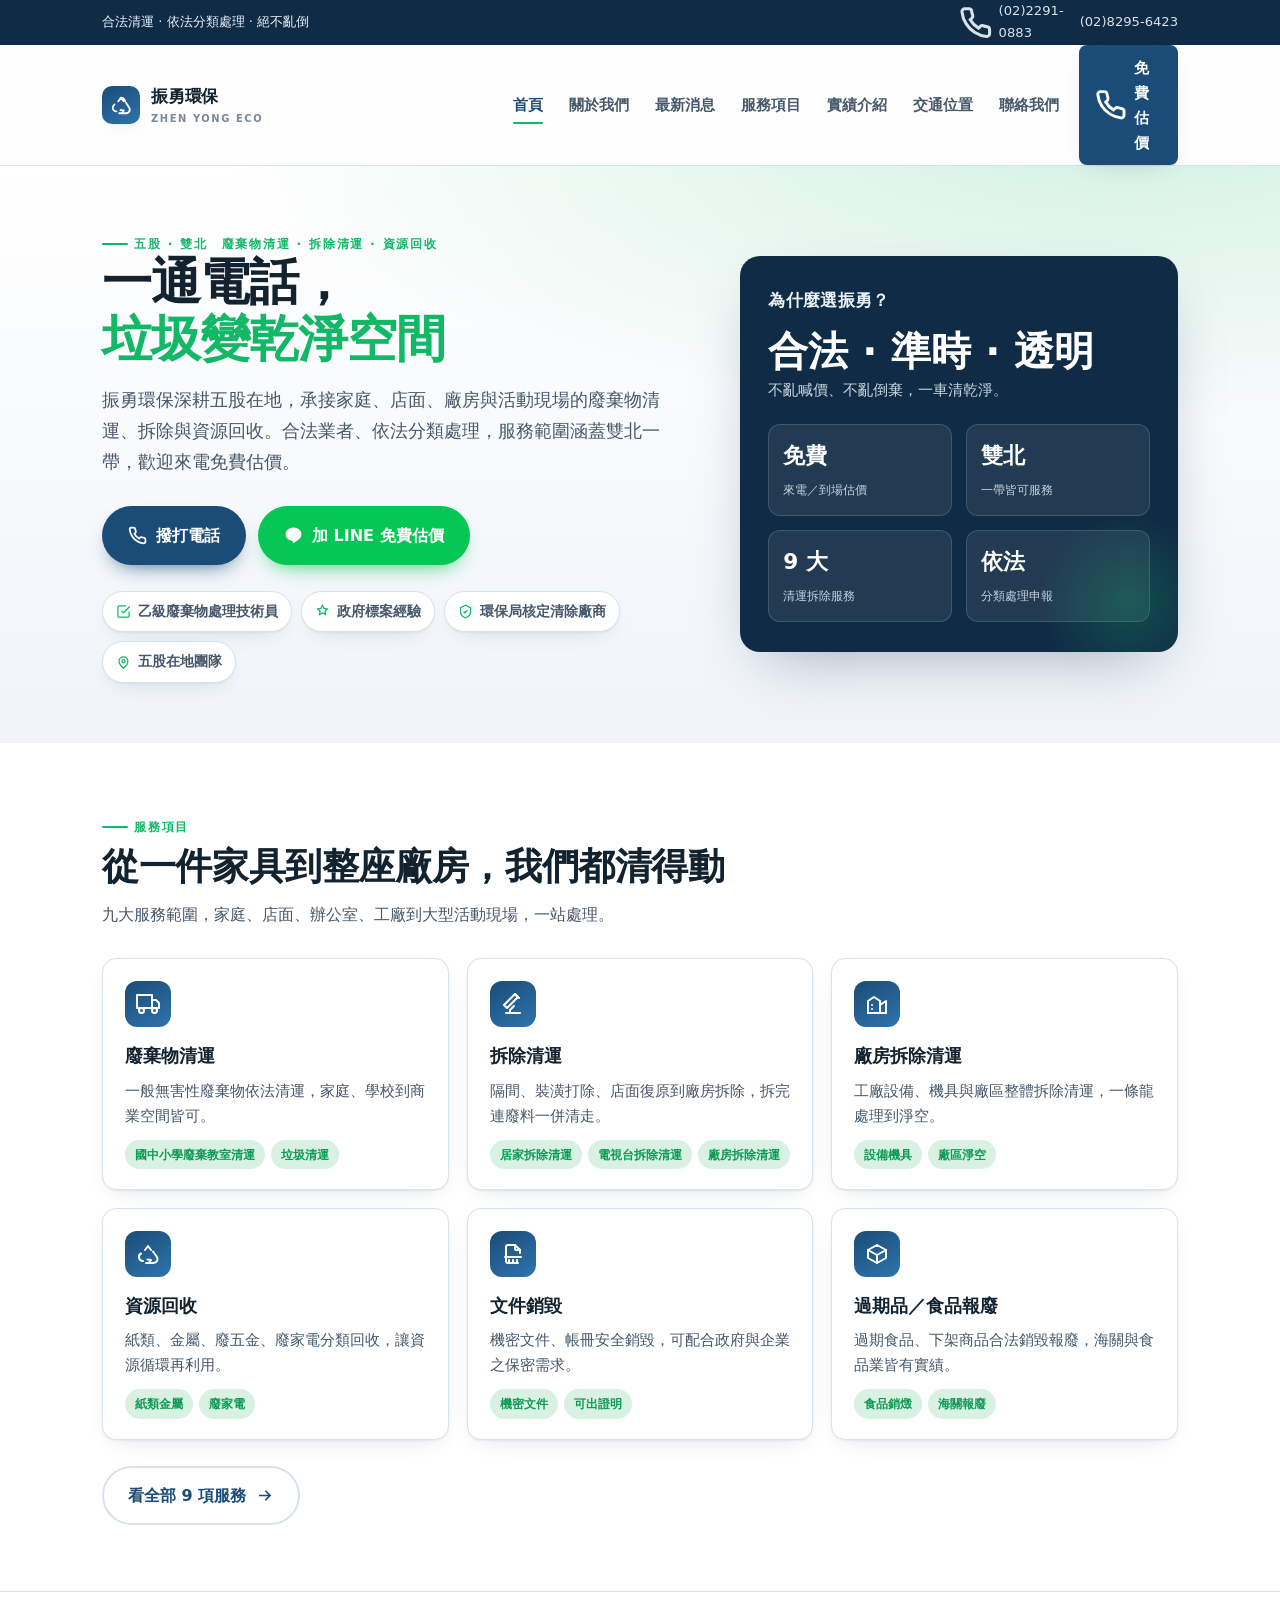
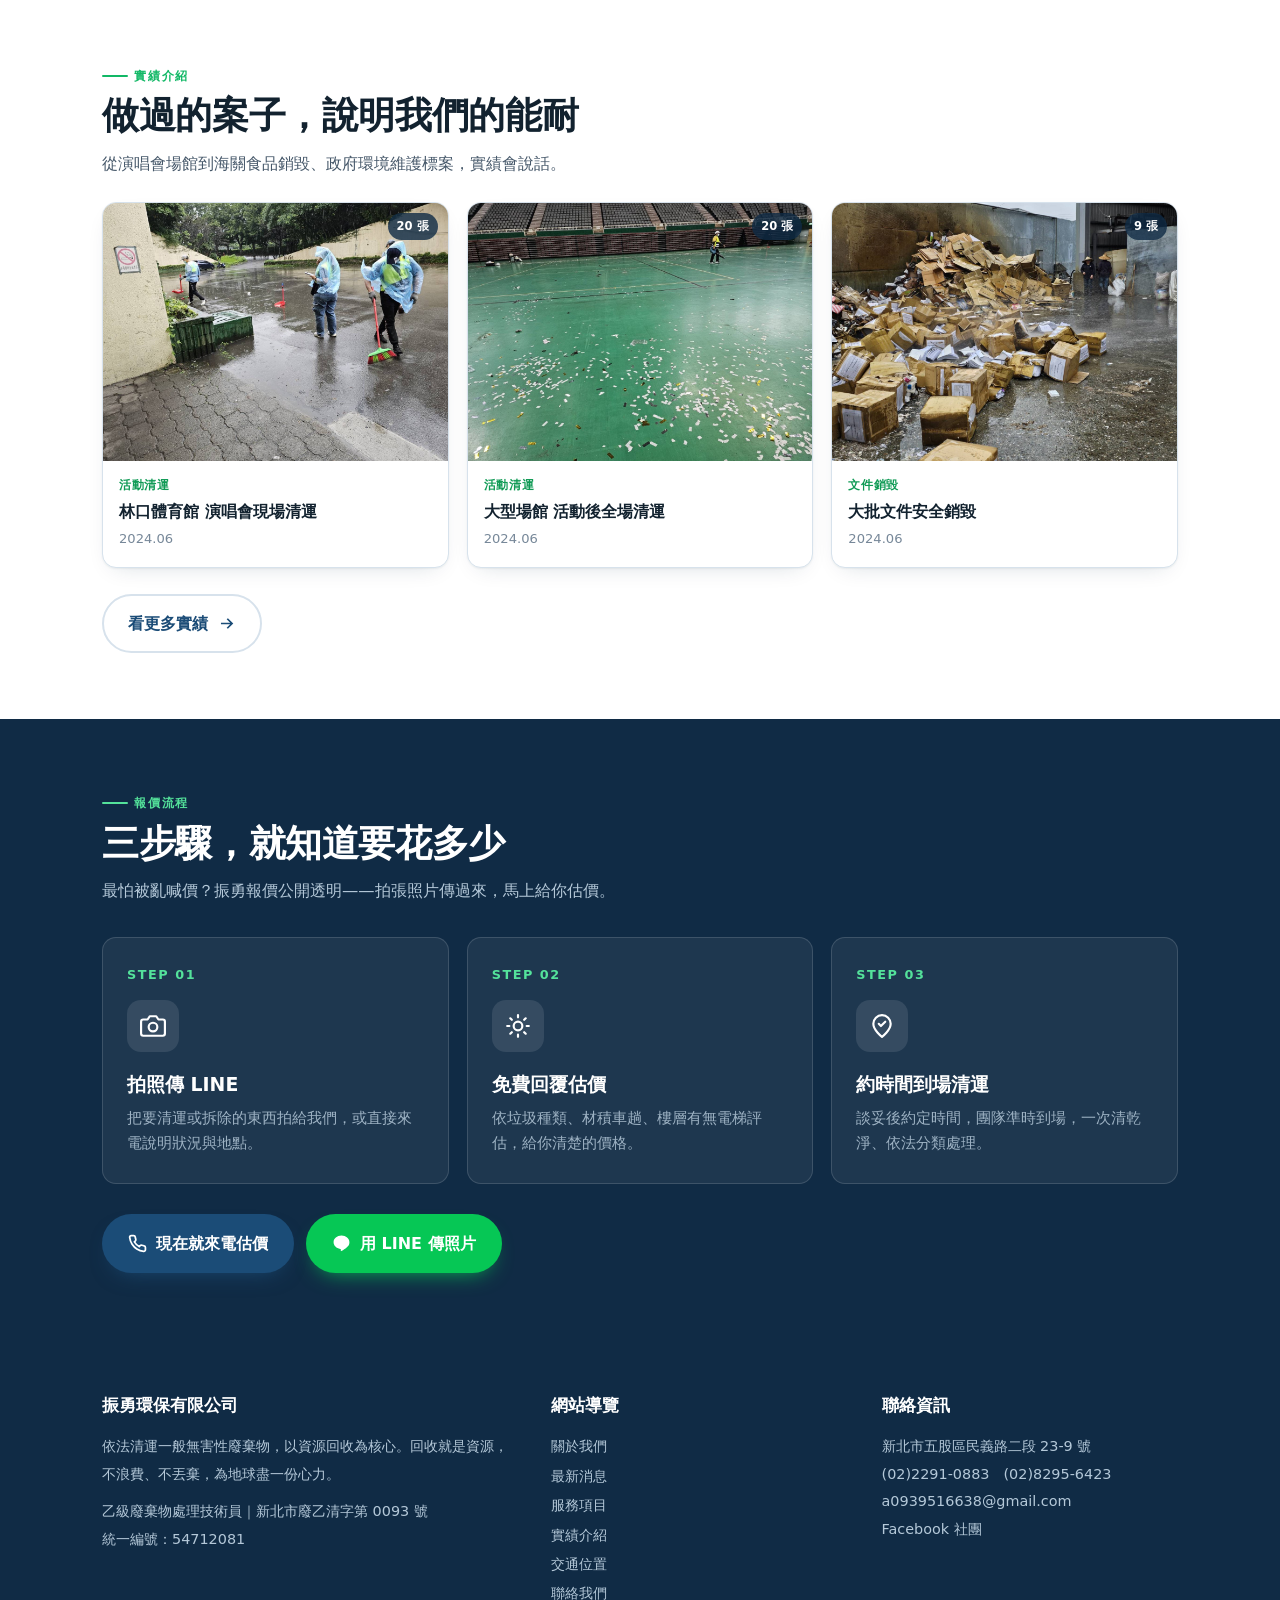
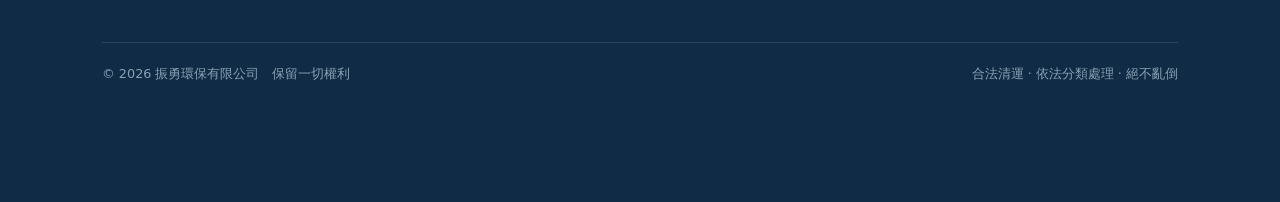
==== commit 695e53f3: "改多頁式結構（7頁）＋沉穩藍亮綠配色 - 首頁/關於我們/最新消息/服務項目/實績介紹/交通位置/聯絡我們 七頁 - 頁首導覽切換頁面（非一頁式） - 配色改沉穩藍＋亮綠 - 共用 styles.cs" ====
--- a/index.html
+++ b/index.html
@@ -4,699 +4,14 @@
 <meta charset="utf-8">
 <meta name="viewport" content="width=device-width, initial-scale=1">
 <title>振勇環保有限公司｜五股·雙北 廢棄物清運·拆除清運·資源回收</title>
-<meta name="description" content="振勇環保有限公司—五股在地合法清運業者。廢棄物清運、拆除清運、資源回收、文件銷毀、食品報廢、環境消毒。持乙級廢棄物處理技術員證照，新北市環保局核定清除處理廠商。免費估價，雙北到場。">
-<style>
-  /* ---------- Design tokens ---------- */
-  :root{
-    --ground:#F1F5F0;
-    --surface:#FFFFFF;
-    --surface-2:#E7EEE7;
-    --ink:#15261C;
-    --ink-soft:#4B5C52;
-    --ink-faint:#7C8B81;
-    --line:#D9E2D9;
-    --green-900:#143725;
-    --green-700:#1E5138;
-    --green-500:#2E8257;
-    --green-100:#DDEBE1;
-    --amber:#E07B1A;
-    --amber-600:#C1670C;
-    --amber-100:#FBE7CC;
-    --shadow:0 1px 2px rgba(20,45,30,.06), 0 8px 24px -12px rgba(20,45,30,.18);
-    --shadow-lg:0 24px 60px -24px rgba(20,45,30,.35);
-    --radius:14px;
-    --radius-sm:10px;
-    --maxw:1120px;
-    --font:"PingFang TC","Noto Sans TC","Microsoft JhengHei",system-ui,-apple-system,"Segoe UI",sans-serif;
-  }
-  @media (prefers-color-scheme: dark){
-    :root{
-      --ground:#0E1511;--surface:#16211A;--surface-2:#1E2C24;
-      --ink:#EAF1EA;--ink-soft:#AAB8AE;--ink-faint:#7E8E84;--line:#293A30;
-      --green-900:#D7ECDD;--green-700:#5BB182;--green-500:#43A06E;--green-100:#20402E;
-      --amber:#F0912F;--amber-600:#F0912F;--amber-100:#3A2A12;
-      --shadow:0 1px 2px rgba(0,0,0,.4), 0 10px 30px -14px rgba(0,0,0,.6);
-      --shadow-lg:0 30px 70px -28px rgba(0,0,0,.7);
-    }
-  }
-  :root[data-theme="light"]{
-    --ground:#F1F5F0;--surface:#FFFFFF;--surface-2:#E7EEE7;--ink:#15261C;--ink-soft:#4B5C52;--ink-faint:#7C8B81;--line:#D9E2D9;--green-900:#143725;--green-700:#1E5138;--green-500:#2E8257;--green-100:#DDEBE1;--amber:#E07B1A;--amber-600:#C1670C;--amber-100:#FBE7CC;
-  }
-  :root[data-theme="dark"]{
-    --ground:#0E1511;--surface:#16211A;--surface-2:#1E2C24;--ink:#EAF1EA;--ink-soft:#AAB8AE;--ink-faint:#7E8E84;--line:#293A30;--green-900:#D7ECDD;--green-700:#5BB182;--green-500:#43A06E;--green-100:#20402E;--amber:#F0912F;--amber-600:#F0912F;--amber-100:#3A2A12;
-  }
-
-  /* ---------- Reset / base ---------- */
-  *{box-sizing:border-box;margin:0;padding:0}
-  html{scroll-behavior:smooth}
-  @media (prefers-reduced-motion: reduce){html{scroll-behavior:auto}*{animation:none!important;transition:none!important}}
-  body{
-    font-family:var(--font);color:var(--ink);background:var(--ground);
-    line-height:1.7;-webkit-font-smoothing:antialiased;text-rendering:optimizeLegibility;
-    overflow-x:hidden;
-  }
-  img{max-width:100%;display:block}
-  a{color:inherit;text-decoration:none}
-  :focus-visible{outline:3px solid var(--amber);outline-offset:2px;border-radius:4px}
-  .wrap{max-width:var(--maxw);margin-inline:auto;padding-inline:22px}
-  section{scroll-margin-top:92px}
-
-  /* ---------- Typography helpers ---------- */
-  .eyebrow{
-    font-size:.78rem;font-weight:700;letter-spacing:.14em;text-transform:uppercase;
-    color:var(--green-500);display:inline-flex;align-items:center;gap:.5em;
-  }
-  .eyebrow::before{content:"";width:26px;height:2px;background:var(--green-500);border-radius:2px}
-  h2.title{font-size:clamp(1.6rem,3.4vw,2.3rem);line-height:1.2;font-weight:800;letter-spacing:-.01em;text-wrap:balance;margin-top:.5rem}
-  .lede{color:var(--ink-soft);font-size:1.02rem;max-width:60ch;margin-top:.7rem}
-  .num{font-variant-numeric:tabular-nums}
-
-  /* ---------- Top utility bar ---------- */
-  .util{background:var(--green-900);color:#EAF3EC}
-  :root[data-theme="dark"] .util,
-  @media (prefers-color-scheme: dark){}
-  .util .wrap{display:flex;gap:16px;align-items:center;justify-content:space-between;min-height:38px;font-size:.82rem;flex-wrap:wrap}
-  .util a{color:#EAF3EC;opacity:.92;display:inline-flex;align-items:center;gap:6px}
-  .util a:hover{opacity:1;color:#fff}
-  .util .util-r{display:flex;gap:16px;align-items:center}
-
-  /* ---------- Header / nav ---------- */
-  header.nav{position:sticky;top:0;z-index:50;background:color-mix(in srgb,var(--surface) 88%,transparent);backdrop-filter:blur(10px);border-bottom:1px solid var(--line)}
-  .nav .wrap{display:flex;align-items:center;gap:20px;min-height:66px}
-  .brand{display:flex;align-items:center;gap:11px;font-weight:800;font-size:1.06rem;letter-spacing:-.01em;white-space:nowrap}
-  .brand .mark{width:38px;height:38px;flex:none;border-radius:10px;background:linear-gradient(150deg,var(--green-700),var(--green-500));display:grid;place-items:center;color:#fff;box-shadow:var(--shadow)}
-  .brand .mark svg{width:22px;height:22px}
-  .brand small{display:block;font-size:.62rem;font-weight:600;letter-spacing:.16em;color:var(--ink-faint);text-transform:uppercase}
-  nav.menu{margin-left:auto;display:flex;gap:4px;align-items:center}
-  nav.menu a{padding:9px 12px;border-radius:8px;font-size:.92rem;font-weight:600;color:var(--ink-soft)}
-  nav.menu a:hover{color:var(--ink);background:var(--surface-2)}
-  .nav-cta{display:inline-flex;align-items:center;gap:7px;background:var(--amber);color:#fff;padding:10px 16px;border-radius:999px;font-weight:800;font-size:.9rem;box-shadow:var(--shadow)}
-  .nav-cta:hover{background:var(--amber-600)}
-  .burger{margin-left:auto;display:none;width:44px;height:44px;border:1px solid var(--line);border-radius:10px;background:var(--surface);cursor:pointer;align-items:center;justify-content:center;color:var(--ink)}
-  @media(max-width:920px){
-    nav.menu{display:none}
-    .burger{display:inline-flex}
-    nav.menu.open{display:flex;position:absolute;top:66px;left:0;right:0;flex-direction:column;background:var(--surface);border-bottom:1px solid var(--line);padding:12px 22px 18px;gap:2px;box-shadow:var(--shadow-lg)}
-    nav.menu.open a{padding:12px 10px}
-    nav.menu.open .nav-cta{margin-top:8px;justify-content:center}
-  }
-
-  /* ---------- Buttons ---------- */
-  .btn{display:inline-flex;align-items:center;justify-content:center;gap:9px;padding:14px 24px;border-radius:999px;font-weight:800;font-size:1rem;cursor:pointer;border:2px solid transparent;transition:transform .12s ease,background .18s ease,box-shadow .18s}
-  .btn svg{width:19px;height:19px}
-  .btn:hover{transform:translateY(-1px)}
-  .btn-call{background:var(--amber);color:#fff;box-shadow:0 10px 22px -10px var(--amber)}
-  .btn-call:hover{background:var(--amber-600)}
-  .btn-line{background:#06C755;color:#fff;box-shadow:0 10px 22px -12px #06C755}
-  .btn-line:hover{filter:brightness(.95)}
-  .btn-ghost{background:transparent;color:var(--green-700);border-color:var(--line)}
-  .btn-ghost:hover{border-color:var(--green-500);background:var(--surface)}
-
-  /* ---------- Hero ---------- */
-  .hero{position:relative;overflow:hidden;background:
-    radial-gradient(120% 90% at 88% -10%, color-mix(in srgb,var(--green-500) 22%,transparent), transparent 60%),
-    linear-gradient(180deg,var(--surface),var(--ground))}
-  .hero .wrap{display:grid;grid-template-columns:1.15fr .85fr;gap:46px;align-items:center;padding-top:64px;padding-bottom:64px}
-  .hero h1{font-size:clamp(2rem,5vw,3.15rem);line-height:1.12;font-weight:900;letter-spacing:-.02em;text-wrap:balance}
-  .hero h1 .hl{color:var(--green-700);position:relative;white-space:nowrap}
-  .hero .sub{margin-top:18px;font-size:1.14rem;color:var(--ink-soft);max-width:52ch}
-  .hero .cta-row{display:flex;gap:12px;flex-wrap:wrap;margin-top:28px}
-  .chips{display:flex;flex-wrap:wrap;gap:9px;margin-top:26px}
-  .chip{display:inline-flex;align-items:center;gap:7px;background:var(--surface);border:1px solid var(--line);color:var(--ink-soft);font-weight:600;font-size:.85rem;padding:8px 13px;border-radius:999px;box-shadow:var(--shadow)}
-  .chip svg{width:15px;height:15px;color:var(--green-500)}
-  /* hero side panel */
-  .hero-card{background:var(--green-900);color:#EAF3EC;border-radius:20px;padding:30px 28px;box-shadow:var(--shadow-lg);position:relative;overflow:hidden}
-  .hero-card::after{content:"";position:absolute;right:-40px;bottom:-40px;width:180px;height:180px;border-radius:50%;background:radial-gradient(circle,color-mix(in srgb,var(--green-500) 60%,transparent),transparent 70%);opacity:.5}
-  .hero-card h3{font-size:1.05rem;letter-spacing:.02em;position:relative}
-  .hero-card .big{font-size:2.7rem;font-weight:900;line-height:1.1;margin:14px 0 4px;color:#fff}
-  .hero-card p{font-size:.92rem;opacity:.85;position:relative}
-  .hero-card .stat-grid{display:grid;grid-template-columns:1fr 1fr;gap:14px;margin-top:22px;position:relative}
-  .hero-card .stat{background:rgba(255,255,255,.08);border:1px solid rgba(255,255,255,.13);border-radius:12px;padding:13px 14px}
-  .hero-card .stat b{display:block;font-size:1.35rem;font-weight:800;color:#fff}
-  .hero-card .stat span{font-size:.76rem;opacity:.82}
-  @media(max-width:880px){.hero .wrap{grid-template-columns:1fr;gap:32px;padding-top:44px;padding-bottom:44px}}
-
-  /* ---------- Bands ---------- */
-  .band{padding:70px 0}
-  .band--tint{background:var(--surface)}
-  .band--green{background:var(--green-900);color:#EAF3EC}
-  .band--green .lede{color:#C7DACE}
-  .band--green .eyebrow{color:#8FD3AA}.band--green .eyebrow::before{background:#8FD3AA}
-  .sec-head{max-width:64ch}
-  .sec-head.center{margin-inline:auto;text-align:center}
-  .sec-head.center .eyebrow{justify-content:center}
-
-  /* ---------- About ---------- */
-  .about{display:grid;grid-template-columns:1fr 1fr;gap:44px;align-items:center;margin-top:14px}
-  .about p.body{color:var(--ink-soft);font-size:1.04rem;margin-top:14px}
-  .cert-card{background:var(--surface);border:1px solid var(--line);border-radius:var(--radius);padding:24px;box-shadow:var(--shadow);display:flex;flex-direction:column;gap:16px}
-  .cert-row{display:flex;gap:14px;align-items:flex-start}
-  .cert-row .ic{width:42px;height:42px;flex:none;border-radius:11px;background:var(--green-100);color:var(--green-700);display:grid;place-items:center}
-  .cert-row .ic svg{width:22px;height:22px}
-  .cert-row b{font-size:1rem}
-  .cert-row span{display:block;color:var(--ink-soft);font-size:.9rem;margin-top:2px}
-  .about-right{display:flex;flex-direction:column;gap:16px}
-  .about-photo{position:relative;border-radius:var(--radius);overflow:hidden;border:1px solid var(--line);box-shadow:var(--shadow)}
-  .about-photo img{width:100%;height:210px;object-fit:cover;display:block}
-  .about-photo figcaption{position:absolute;left:0;right:0;bottom:0;padding:20px 14px 10px;font-size:.8rem;font-weight:600;color:#fff;background:linear-gradient(transparent,rgba(15,38,25,.85))}
-  @media(max-width:820px){.about{grid-template-columns:1fr;gap:26px}}
-
-  /* ---------- Services ---------- */
-  .svc-grid{display:grid;grid-template-columns:repeat(3,1fr);gap:18px;margin-top:30px}
-  @media(max-width:860px){.svc-grid{grid-template-columns:repeat(2,1fr)}}
-  @media(max-width:540px){.svc-grid{grid-template-columns:1fr}}
-  .svc{background:var(--surface);border:1px solid var(--line);border-radius:var(--radius);padding:22px 22px 20px;box-shadow:var(--shadow);transition:transform .14s,border-color .14s,box-shadow .14s;position:relative}
-  .svc:hover{transform:translateY(-3px);border-color:var(--green-500);box-shadow:var(--shadow-lg)}
-  .svc .ic{width:46px;height:46px;border-radius:12px;background:linear-gradient(150deg,var(--green-700),var(--green-500));color:#fff;display:grid;place-items:center;margin-bottom:14px}
-  .svc .ic svg{width:24px;height:24px}
-  .svc h3{font-size:1.12rem;font-weight:800}
-  .svc p{color:var(--ink-soft);font-size:.92rem;margin-top:6px}
-  .svc ul{list-style:none;margin-top:12px;display:flex;flex-wrap:wrap;gap:6px}
-  .svc li{font-size:.78rem;font-weight:600;color:var(--green-700);background:var(--green-100);padding:4px 10px;border-radius:999px}
-
-  /* ---------- Process ---------- */
-  .steps{display:grid;grid-template-columns:repeat(3,1fr);gap:18px;margin-top:32px;position:relative}
-  @media(max-width:760px){.steps{grid-template-columns:1fr}}
-  .step{background:rgba(255,255,255,.06);border:1px solid rgba(255,255,255,.14);border-radius:var(--radius);padding:26px 24px;position:relative}
-  .step .n{font-size:.8rem;font-weight:800;letter-spacing:.12em;color:#8FD3AA}
-  .step .si{width:52px;height:52px;border-radius:14px;background:rgba(255,255,255,.1);display:grid;place-items:center;margin:14px 0 16px;color:#fff}
-  .step .si svg{width:26px;height:26px}
-  .step h3{font-size:1.18rem;color:#fff}
-  .step p{opacity:.85;font-size:.94rem;margin-top:6px;color:#C7DACE}
-  .process-cta{display:flex;gap:12px;flex-wrap:wrap;margin-top:30px}
-
-  /* ---------- Portfolio ---------- */
-  .filters{display:flex;flex-wrap:wrap;gap:8px;margin-top:26px}
-  .filters button{border:1px solid var(--line);background:var(--surface);color:var(--ink-soft);font-weight:600;font-size:.86rem;padding:8px 15px;border-radius:999px;cursor:pointer;transition:.15s}
-  .filters button[aria-pressed="true"]{background:var(--green-700);color:#fff;border-color:var(--green-700)}
-  .filters button:hover{border-color:var(--green-500)}
-  .gal{display:grid;grid-template-columns:repeat(3,1fr);gap:18px;margin-top:24px}
-  @media(max-width:860px){.gal{grid-template-columns:repeat(2,1fr)}}
-  @media(max-width:520px){.gal{grid-template-columns:1fr}}
-  .case{background:var(--surface);border:1px solid var(--line);border-radius:var(--radius);overflow:hidden;box-shadow:var(--shadow);transition:transform .14s,box-shadow .14s}
-  .case:hover{transform:translateY(-3px);box-shadow:var(--shadow-lg)}
-  .thumb{aspect-ratio:4/3;background:
-    repeating-linear-gradient(135deg,var(--surface-2),var(--surface-2) 14px,color-mix(in srgb,var(--surface-2) 60%,var(--ground)) 14px,color-mix(in srgb,var(--surface-2) 60%,var(--ground)) 28px);
-    display:grid;place-items:center;color:var(--ink-faint);position:relative}
-  .thumb svg{width:40px;height:40px;opacity:.5}
-  .thumb img{position:absolute;inset:0;width:100%;height:100%;object-fit:cover}
-  .thumb .cnt{position:absolute;top:10px;right:10px;z-index:2;background:rgba(20,45,30,.78);color:#fff;font-size:.72rem;font-weight:700;padding:4px 9px;border-radius:999px}
-  .case .meta{padding:15px 16px 17px}
-  .case .cat{font-size:.72rem;font-weight:700;letter-spacing:.06em;color:var(--green-500);text-transform:uppercase}
-  .case h3{font-size:1.02rem;font-weight:800;margin-top:5px;line-height:1.35}
-  .case .date{font-size:.82rem;color:var(--ink-faint);margin-top:5px}
-
-  /* ---------- FAQ ---------- */
-  .faq{max-width:820px;margin:28px auto 0;display:flex;flex-direction:column;gap:12px}
-  details.qa{background:var(--surface);border:1px solid var(--line);border-radius:var(--radius-sm);padding:2px 20px;box-shadow:var(--shadow)}
-  details.qa summary{cursor:pointer;list-style:none;padding:17px 0;font-weight:700;font-size:1.02rem;display:flex;align-items:center;gap:12px}
-  details.qa summary::-webkit-details-marker{display:none}
-  details.qa summary .q{width:24px;height:24px;flex:none;border-radius:7px;background:var(--green-100);color:var(--green-700);display:grid;place-items:center;font-weight:800;font-size:.85rem}
-  details.qa summary .caret{margin-left:auto;transition:transform .2s;color:var(--ink-faint)}
-  details.qa[open] summary .caret{transform:rotate(180deg)}
-  details.qa .a{padding:0 0 18px 36px;color:var(--ink-soft);font-size:.96rem}
-
-  /* ---------- Location ---------- */
-  .loc{display:grid;grid-template-columns:1fr 1fr;gap:0;margin-top:14px;border:1px solid var(--line);border-radius:var(--radius);overflow:hidden;box-shadow:var(--shadow);background:var(--surface)}
-  .loc .info{padding:34px 32px;display:flex;flex-direction:column;gap:18px}
-  .loc .map{min-height:340px;background:var(--surface-2)}
-  .loc .map iframe{width:100%;height:100%;min-height:340px;border:0;display:block}
-  .info-row{display:flex;gap:13px;align-items:flex-start}
-  .info-row .ic{width:38px;height:38px;flex:none;border-radius:10px;background:var(--green-100);color:var(--green-700);display:grid;place-items:center}
-  .info-row .ic svg{width:19px;height:19px}
-  .info-row b{font-size:.98rem}
-  .info-row span,.info-row a{display:block;color:var(--ink-soft);font-size:.94rem}
-  .info-row a:hover{color:var(--green-700)}
-  @media(max-width:820px){.loc{grid-template-columns:1fr}.loc .map{min-height:280px}}
-
-  /* ---------- Contact ---------- */
-  .contact{display:grid;grid-template-columns:1fr 1fr;gap:44px;align-items:start;margin-top:14px}
-  form.lead{background:var(--surface);border:1px solid var(--line);border-radius:var(--radius);padding:28px;box-shadow:var(--shadow);display:flex;flex-direction:column;gap:15px}
-  form.lead label{font-weight:700;font-size:.9rem;display:block;margin-bottom:6px}
-  form.lead input,form.lead textarea{width:100%;padding:12px 14px;border:1px solid var(--line);border-radius:10px;background:var(--ground);color:var(--ink);font-family:inherit;font-size:.98rem}
-  form.lead input:focus,form.lead textarea:focus{outline:none;border-color:var(--green-500);background:var(--surface)}
-  form.lead textarea{min-height:110px;resize:vertical}
-  .contact-aside{display:flex;flex-direction:column;gap:14px}
-  .big-cta{display:flex;flex-direction:column;gap:11px}
-  @media(max-width:820px){.contact{grid-template-columns:1fr;gap:28px}}
-
-  /* ---------- Footer ---------- */
-  footer{background:var(--green-900);color:#CFE0D5;padding:52px 0 120px}
-  footer .cols{display:grid;grid-template-columns:1.4fr 1fr 1fr;gap:34px}
-  footer h4{color:#fff;font-size:1.05rem;margin-bottom:14px}
-  footer p,footer a{font-size:.9rem;line-height:1.9;color:#B9CCBF}
-  footer a:hover{color:#fff}
-  footer .legal{border-top:1px solid rgba(255,255,255,.12);margin-top:34px;padding-top:20px;font-size:.8rem;color:#8FA595;display:flex;justify-content:space-between;gap:16px;flex-wrap:wrap}
-  @media(max-width:760px){footer .cols{grid-template-columns:1fr;gap:26px}}
-
-  /* ---------- Sticky mobile bar ---------- */
-  .mobar{position:fixed;left:0;right:0;bottom:0;z-index:60;display:none;gap:0;background:var(--surface);border-top:1px solid var(--line);box-shadow:0 -8px 24px -14px rgba(0,0,0,.3)}
-  .mobar a{flex:1;display:flex;align-items:center;justify-content:center;gap:8px;padding:14px 8px;font-weight:800;font-size:1rem}
-  .mobar a svg{width:20px;height:20px}
-  .mobar .m-call{color:#fff;background:var(--amber)}
-  .mobar .m-line{color:#fff;background:#06C755}
-  @media(max-width:920px){.mobar{display:flex}}
-</style>
+<meta name="description" content="振勇環保有限公司—五股在地合法清運業者。廢棄物清運、拆除清運、資源回收、文件銷毀、食品報廢、環境消毒。持乙級廢棄物處理技術員證照，新北市環保局核定清除處理廠商。">
+<link rel="stylesheet" href="styles.css">
 </head>
 <body>
-
-<!-- ============ UTILITY BAR ============ -->
-<div class="util">
-  <div class="wrap">
-    <span>合法清運 · 依法分類處理 · 絕不亂倒</span>
-    <div class="util-r">
-      <a href="tel:0222910883">
-        <svg viewBox="0 0 24 24" fill="none" stroke="currentColor" stroke-width="2" width="14" height="14"><path d="M22 16.92v3a2 2 0 0 1-2.18 2 19.8 19.8 0 0 1-8.63-3.07 19.5 19.5 0 0 1-6-6 19.8 19.8 0 0 1-3.07-8.67A2 2 0 0 1 4.11 2h3a2 2 0 0 1 2 1.72c.13.96.36 1.9.7 2.81a2 2 0 0 1-.45 2.11L8.09 9.91a16 16 0 0 0 6 6l1.27-1.27a2 2 0 0 1 2.11-.45c.9.34 1.85.57 2.81.7A2 2 0 0 1 22 16.92z"/></svg>
-        (02)2291-0883
-      </a>
-      <a href="tel:0282956423">(02)8295-6423</a>
-    </div>
-  </div>
-</div>
-
-<!-- ============ HEADER ============ -->
-<header class="nav">
-  <div class="wrap">
-    <a href="#top" class="brand" aria-label="振勇環保有限公司">
-      <span class="mark" aria-hidden="true">
-        <svg viewBox="0 0 24 24" fill="none" stroke="currentColor" stroke-width="2" stroke-linecap="round" stroke-linejoin="round"><path d="M7 19a4 4 0 0 1-4-4c0-1.5.8-2.8 2-3.5"/><path d="M12 4a4 4 0 0 1 3.5 2l1 1.7"/><path d="m9 8 3-4 3 4"/><path d="M17.5 9.5 21 15a4 4 0 0 1-3.5 6H10"/><path d="m13 21 2-3-3.5-.5"/></svg>
-      </span>
-      <span>振勇環保<small>Zhen Yong Eco</small></span>
-    </a>
-    <button class="burger" aria-label="開啟選單" aria-expanded="false" id="burger">
-      <svg viewBox="0 0 24 24" fill="none" stroke="currentColor" stroke-width="2" width="22" height="22"><line x1="3" y1="6" x2="21" y2="6"/><line x1="3" y1="12" x2="21" y2="12"/><line x1="3" y1="18" x2="21" y2="18"/></svg>
-    </button>
-    <nav class="menu" id="menu">
-      <a href="#about">關於我們</a>
-      <a href="#services">服務項目</a>
-      <a href="#process">報價流程</a>
-      <a href="#works">實績介紹</a>
-      <a href="#faq">常見問答</a>
-      <a href="#location">交通位置</a>
-      <a href="#contact" class="nav-cta">
-        <svg viewBox="0 0 24 24" fill="none" stroke="currentColor" stroke-width="2.2" width="16" height="16"><path d="M22 16.92v3a2 2 0 0 1-2.18 2 19.8 19.8 0 0 1-8.63-3.07 19.5 19.5 0 0 1-6-6 19.8 19.8 0 0 1-3.07-8.67A2 2 0 0 1 4.11 2h3a2 2 0 0 1 2 1.72c.13.96.36 1.9.7 2.81a2 2 0 0 1-.45 2.11L8.09 9.91a16 16 0 0 0 6 6l1.27-1.27a2 2 0 0 1 2.11-.45c.9.34 1.85.57 2.81.7A2 2 0 0 1 22 16.92z"/></svg>
-        免費估價
-      </a>
-    </nav>
-  </div>
-</header>
-
-<!-- ============ HERO ============ -->
-<div id="top"></div>
-<section class="hero">
-  <div class="wrap">
-    <div class="hero-main">
-      <span class="eyebrow">五股 · 雙北　廢棄物清運 · 拆除清運 · 資源回收</span>
-      <h1>一通電話，<br><span class="hl">垃圾變乾淨空間</span></h1>
-      <p class="sub">振勇環保深耕五股在地，承接家庭、店面、廠房與活動現場的廢棄物清運、拆除與資源回收。合法業者、依法分類處理，服務範圍涵蓋雙北一帶，歡迎來電免費估價。</p>
-      <div class="cta-row">
-        <a href="tel:0222910883" class="btn btn-call">
-          <svg viewBox="0 0 24 24" fill="none" stroke="currentColor" stroke-width="2.2"><path d="M22 16.92v3a2 2 0 0 1-2.18 2 19.8 19.8 0 0 1-8.63-3.07 19.5 19.5 0 0 1-6-6 19.8 19.8 0 0 1-3.07-8.67A2 2 0 0 1 4.11 2h3a2 2 0 0 1 2 1.72c.13.96.36 1.9.7 2.81a2 2 0 0 1-.45 2.11L8.09 9.91a16 16 0 0 0 6 6l1.27-1.27a2 2 0 0 1 2.11-.45c.9.34 1.85.57 2.81.7A2 2 0 0 1 22 16.92z"/></svg>
-          撥打電話
-        </a>
-        <a href="#contact" class="btn btn-line">
-          <svg viewBox="0 0 24 24" fill="currentColor"><path d="M12 2C6.48 2 2 5.79 2 10.45c0 4.19 3.54 7.7 8.32 8.37.32.07.76.21.87.49.1.25.07.64.03.9l-.14.85c-.04.25-.2.98.86.53s5.7-3.36 7.78-5.75C21.36 14.66 22 12.68 22 10.45 22 5.79 17.52 2 12 2z"/></svg>
-          加 LINE 免費估價
-        </a>
-      </div>
-      <div class="chips">
-        <span class="chip"><svg viewBox="0 0 24 24" fill="none" stroke="currentColor" stroke-width="2"><path d="M9 11l3 3L22 4"/><path d="M21 12v7a2 2 0 0 1-2 2H5a2 2 0 0 1-2-2V5a2 2 0 0 1 2-2h11"/></svg>乙級廢棄物處理技術員</span>
-        <span class="chip"><svg viewBox="0 0 24 24" fill="none" stroke="currentColor" stroke-width="2"><path d="m12 2 2.4 4.9 5.4.8-3.9 3.8.9 5.4-4.8-2.5-4.8 2.5.9-5.4-3.9-3.8 5.4-.8z"/></svg>政府標案經驗</span>
-        <span class="chip"><svg viewBox="0 0 24 24" fill="none" stroke="currentColor" stroke-width="2"><path d="M20 7 9 18l-5-5"/></svg>環保局核定清除廠商</span>
-        <span class="chip"><svg viewBox="0 0 24 24" fill="none" stroke="currentColor" stroke-width="2"><path d="M12 21s-7-5.2-7-11a7 7 0 0 1 14 0c0 5.8-7 11-7 11z"/><circle cx="12" cy="10" r="2.5"/></svg>五股在地團隊</span>
-      </div>
-    </div>
-    <aside class="hero-card">
-      <h3>為什麼選振勇？</h3>
-      <div class="big">合法 · 準時 · 透明</div>
-      <p>不亂喊價、不亂倒棄，一車清乾淨。</p>
-      <div class="stat-grid">
-        <div class="stat"><b>免費</b><span>來電／到場估價</span></div>
-        <div class="stat"><b>雙北</b><span>一帶皆可服務</span></div>
-        <div class="stat"><b>9 大</b><span>清運拆除服務</span></div>
-        <div class="stat"><b>依法</b><span>分類處理申報</span></div>
-      </div>
-    </aside>
-  </div>
-</section>
-
-<!-- ============ ABOUT ============ -->
-<section id="about" class="band band--tint">
-  <div class="wrap">
-    <div class="sec-head">
-      <span class="eyebrow">關於我們</span>
-      <h2 class="title">回收就是資源，不浪費、不丟棄</h2>
-    </div>
-    <div class="about">
-      <div>
-        <p class="body">振勇環保有限公司，全力配合政府環保政策，依法清運一般無害性廢棄物。本公司以「垃圾經濟學」中「資源型回路」的角度出發，以再生的資源回收作為主要重點項目。</p>
-        <p class="body">不論在收集或清運的過程中，皆秉持著小心、安全、衛生的理念來服務大眾。創業至今秉持「回收就是資源，不浪費、不丟棄」的原則，盡心為地球盡一份心力，以『誠信經營、品質第一』為經營守則，提升效率、追求卓越品質，使企業生命永續經營。</p>
-      </div>
-      <div class="about-right">
-      <figure class="about-photo">
-        <img src="img/customs.jpg" alt="振勇清運車依法進入垃圾焚化廠處理廢棄物" loading="lazy">
-        <figcaption>清運車依法進廠處理，合法分類、絕不亂倒</figcaption>
-      </figure>
-      <div class="cert-card">
-        <div class="cert-row">
-          <span class="ic"><svg viewBox="0 0 24 24" fill="none" stroke="currentColor" stroke-width="2"><path d="M9 11l3 3L22 4"/><path d="M21 12v7a2 2 0 0 1-2 2H5a2 2 0 0 1-2-2V5a2 2 0 0 1 2-2h11"/></svg></span>
-          <div><b>乙級廢棄物處理技術員</b><span>證號：新北市廢乙清字第 0093 號</span></div>
-        </div>
-        <div class="cert-row">
-          <span class="ic"><svg viewBox="0 0 24 24" fill="none" stroke="currentColor" stroke-width="2"><path d="M3 21h18"/><path d="M5 21V7l7-4 7 4v14"/><path d="M9 9h.01M15 9h.01M9 13h.01M15 13h.01M9 17h.01M15 17h.01"/></svg></span>
-          <div><b>政府標案指定廠商</b><span>承接公部門清運、活動與食品銷毀等標案</span></div>
-        </div>
-        <div class="cert-row">
-          <span class="ic"><svg viewBox="0 0 24 24" fill="none" stroke="currentColor" stroke-width="2"><path d="M12 2 4 6v6c0 5 3.4 8.5 8 10 4.6-1.5 8-5 8-10V6z"/><path d="m9 12 2 2 4-4"/></svg></span>
-          <div><b>環保局核定清除處理廠商</b><span>列入新北市環保局焚化廠核定進廠清除處理廠商名單</span></div>
-        </div>
-      </div>
-      </div>
-    </div>
-  </div>
-</section>
-
-<!-- ============ SERVICES ============ -->
-<section id="services" class="band">
-  <div class="wrap">
-    <div class="sec-head">
-      <span class="eyebrow">服務項目</span>
-      <h2 class="title">從一件家具到整座廠房，我們都清得動</h2>
-      <p class="lede">九大服務範圍，家庭、店面、辦公室、工廠到大型活動現場，一站處理。</p>
-    </div>
-    <div class="svc-grid">
-
-      <div class="svc">
-        <span class="ic"><svg viewBox="0 0 24 24" fill="none" stroke="currentColor" stroke-width="2" stroke-linecap="round" stroke-linejoin="round"><path d="M1 3h15v13H1z"/><path d="M16 8h4l3 3v5h-7z"/><circle cx="5.5" cy="18.5" r="2.5"/><circle cx="18.5" cy="18.5" r="2.5"/></svg></span>
-        <h3>廢棄物清運</h3>
-        <p>一般無害性廢棄物依法清運，家庭、學校到商業空間皆可。</p>
-        <ul><li>國中小學廢棄教室清運</li><li>垃圾清運</li></ul>
-      </div>
-
-      <div class="svc">
-        <span class="ic"><svg viewBox="0 0 24 24" fill="none" stroke="currentColor" stroke-width="2" stroke-linecap="round" stroke-linejoin="round"><path d="M14 2 3 13l3 3L17 5z"/><path d="m14 2 4 4"/><path d="M5 21h14"/><path d="M9 21v-3l4-4"/></svg></span>
-        <h3>拆除清運</h3>
-        <p>隔間、裝潢打除、店面復原到廠房拆除，拆完連廢料一併清走。</p>
-        <ul><li>居家拆除清運</li><li>電視台拆除清運</li><li>廠房拆除清運</li></ul>
-      </div>
-
-      <div class="svc">
-        <span class="ic"><svg viewBox="0 0 24 24" fill="none" stroke="currentColor" stroke-width="2" stroke-linecap="round" stroke-linejoin="round"><path d="M3 21V9l6-4 6 4v12"/><path d="M15 21V13l6-4v12"/><path d="M3 21h18"/><path d="M7 13h.01M7 17h.01"/></svg></span>
-        <h3>廠房拆除清運</h3>
-        <p>工廠設備、機具與廠區整體拆除清運，一條龍處理到淨空。</p>
-        <ul><li>設備機具</li><li>廠區淨空</li></ul>
-      </div>
-
-      <div class="svc">
-        <span class="ic"><svg viewBox="0 0 24 24" fill="none" stroke="currentColor" stroke-width="2" stroke-linecap="round" stroke-linejoin="round"><path d="M7 19a4 4 0 0 1-2-7.5"/><path d="m9 8 3-4 3 4"/><path d="M17 9.5 21 15a4 4 0 0 1-3.5 6H10"/><path d="m13 21 2-3-3.5-.5"/></svg></span>
-        <h3>資源回收</h3>
-        <p>紙類、金屬、廢五金、廢家電分類回收，讓資源循環再利用。</p>
-        <ul><li>紙類金屬</li><li>廢家電</li></ul>
-      </div>
-
-      <div class="svc">
-        <span class="ic"><svg viewBox="0 0 24 24" fill="none" stroke="currentColor" stroke-width="2" stroke-linecap="round" stroke-linejoin="round"><path d="M14 3v4a1 1 0 0 0 1 1h4"/><path d="M17 21H7a2 2 0 0 1-2-2V5a2 2 0 0 1 2-2h7l5 5v3"/><path d="M4 15h16"/><path d="M8 18v3M12 18v3M16 18v3"/></svg></span>
-        <h3>文件銷毀</h3>
-        <p>機密文件、帳冊安全銷毀，可配合政府與企業之保密需求。</p>
-        <ul><li>機密文件</li><li>可出證明</li></ul>
-      </div>
-
-      <div class="svc">
-        <span class="ic"><svg viewBox="0 0 24 24" fill="none" stroke="currentColor" stroke-width="2" stroke-linecap="round" stroke-linejoin="round"><path d="M21 8 12 3 3 8l9 5z"/><path d="M3 8v8l9 5 9-5V8"/><path d="M12 13v8"/></svg></span>
-        <h3>過期品／食品報廢</h3>
-        <p>過期食品、下架商品合法銷毀報廢，海關與食品業皆有實績。</p>
-        <ul><li>食品銷燬</li><li>海關報廢</li></ul>
-      </div>
-
-      <div class="svc">
-        <span class="ic"><svg viewBox="0 0 24 24" fill="none" stroke="currentColor" stroke-width="2" stroke-linecap="round" stroke-linejoin="round"><path d="M12 2v4"/><path d="M8 6h8l1 4H7z"/><path d="M7 10v8a2 2 0 0 0 2 2h6a2 2 0 0 0 2-2v-8"/><path d="M11 14h2"/></svg></span>
-        <h3>環境消毒</h3>
-        <p>清運後環境消毒，維護場域衛生與安全，讓空間安心使用。</p>
-        <ul><li>場域消毒</li><li>清運後處理</li></ul>
-      </div>
-
-      <div class="svc">
-        <span class="ic"><svg viewBox="0 0 24 24" fill="none" stroke="currentColor" stroke-width="2" stroke-linecap="round" stroke-linejoin="round"><path d="M3 4h11v11H3z"/><path d="M14 8h4l3 3v4h-7z"/><circle cx="6.5" cy="18" r="2"/><circle cx="17.5" cy="18" r="2"/><path d="M6 7h5M6 10h5"/></svg></span>
-        <h3>垃圾車清運</h3>
-        <p>大型垃圾車機動調度，量大、急件也能快速到場處理。</p>
-        <ul><li>大型量體</li><li>機動調度</li></ul>
-      </div>
-
-      <div class="svc">
-        <span class="ic"><svg viewBox="0 0 24 24" fill="none" stroke="currentColor" stroke-width="2" stroke-linecap="round" stroke-linejoin="round"><path d="M4 21V7l8-4 8 4v14"/><path d="M9 21v-6h6v6"/><path d="M9 3v4M15 3v4"/><circle cx="12" cy="11" r="1"/></svg></span>
-        <h3>活動拆除作業</h3>
-        <p>路跑、燈會、演唱會等大型活動的現場清運與拆除維護。</p>
-        <ul><li>路跑清運</li><li>燈會拆除</li><li>演唱會維護</li></ul>
-      </div>
-
-    </div>
-  </div>
-</section>
-
-<!-- ============ PROCESS ============ -->
-<section id="process" class="band band--green">
-  <div class="wrap">
-    <div class="sec-head">
-      <span class="eyebrow">報價流程</span>
-      <h2 class="title" style="color:#fff">三步驟，就知道要花多少</h2>
-      <p class="lede">最怕被亂喊價？振勇報價公開透明——拍張照片傳過來，馬上給你估價。</p>
-    </div>
-    <div class="steps">
-      <div class="step">
-        <div class="n">STEP 01</div>
-        <div class="si"><svg viewBox="0 0 24 24" fill="none" stroke="currentColor" stroke-width="2" stroke-linecap="round" stroke-linejoin="round"><path d="M23 19a2 2 0 0 1-2 2H3a2 2 0 0 1-2-2V8a2 2 0 0 1 2-2h4l2-3h6l2 3h4a2 2 0 0 1 2 2z"/><circle cx="12" cy="13" r="4"/></svg></div>
-        <h3>拍照傳 LINE</h3>
-        <p>把要清運或拆除的東西拍給我們，或直接來電說明狀況與地點。</p>
-      </div>
-      <div class="step">
-        <div class="n">STEP 02</div>
-        <div class="si"><svg viewBox="0 0 24 24" fill="none" stroke="currentColor" stroke-width="2" stroke-linecap="round" stroke-linejoin="round"><path d="M12 2v2M12 20v2M4.9 4.9l1.4 1.4M17.7 17.7l1.4 1.4M2 12h2M20 12h2M4.9 19.1l1.4-1.4M17.7 6.3l1.4-1.4"/><circle cx="12" cy="12" r="4"/></svg></div>
-        <h3>免費回覆估價</h3>
-        <p>依垃圾種類、材積車趟、樓層有無電梯評估，給你清楚的價格。</p>
-      </div>
-      <div class="step">
-        <div class="n">STEP 03</div>
-        <div class="si"><svg viewBox="0 0 24 24" fill="none" stroke="currentColor" stroke-width="2" stroke-linecap="round" stroke-linejoin="round"><path d="M20 10c0 6-8 12-8 12s-8-6-8-12a8 8 0 0 1 16 0z"/><path d="m9 10 2 2 4-4"/></svg></div>
-        <h3>約時間到場清運</h3>
-        <p>談妥後約定時間，團隊準時到場，一次清乾淨、依法分類處理。</p>
-      </div>
-    </div>
-    <div class="process-cta">
-      <a href="tel:0222910883" class="btn btn-call"><svg viewBox="0 0 24 24" fill="none" stroke="currentColor" stroke-width="2.2"><path d="M22 16.92v3a2 2 0 0 1-2.18 2 19.8 19.8 0 0 1-8.63-3.07 19.5 19.5 0 0 1-6-6 19.8 19.8 0 0 1-3.07-8.67A2 2 0 0 1 4.11 2h3a2 2 0 0 1 2 1.72c.13.96.36 1.9.7 2.81a2 2 0 0 1-.45 2.11L8.09 9.91a16 16 0 0 0 6 6l1.27-1.27a2 2 0 0 1 2.11-.45c.9.34 1.85.57 2.81.7A2 2 0 0 1 22 16.92z"/></svg>現在就來電估價</a>
-      <a href="#contact" class="btn btn-line"><svg viewBox="0 0 24 24" fill="currentColor"><path d="M12 2C6.48 2 2 5.79 2 10.45c0 4.19 3.54 7.7 8.32 8.37.32.07.76.21.87.49.1.25.07.64.03.9l-.14.85c-.04.25-.2.98.86.53s5.7-3.36 7.78-5.75C21.36 14.66 22 12.68 22 10.45 22 5.79 17.52 2 12 2z"/></svg>用 LINE 傳照片</a>
-    </div>
-  </div>
-</section>
-
-<!-- ============ WORKS ============ -->
-<section id="works" class="band band--tint">
-  <div class="wrap">
-    <div class="sec-head">
-      <span class="eyebrow">實績介紹</span>
-      <h2 class="title">做過的案子，說明我們的能耐</h2>
-      <p class="lede">從演唱會場館到海關食品銷毀、政府環境維護標案，實績會說話。</p>
-    </div>
-    <div class="filters" role="group" aria-label="實績分類篩選">
-      <button data-f="all" aria-pressed="true">全部</button>
-      <button data-f="gov" aria-pressed="false">政府標案</button>
-      <button data-f="event" aria-pressed="false">活動清運</button>
-      <button data-f="food" aria-pressed="false">食品報廢銷毀</button>
-      <button data-f="doc" aria-pressed="false">文件銷毀</button>
-    </div>
-    <div class="gal" id="gal">
-      <article class="case" data-cat="event">
-        <div class="thumb"><span class="cnt">20 張</span><img src="img/concert.jpg" alt="林口體育館演唱會現場清運" loading="lazy"></div>
-        <div class="meta"><div class="cat">活動清運</div><h3>林口體育館 演唱會現場清運</h3><div class="date num">2024.06</div></div>
-      </article>
-      <article class="case" data-cat="event">
-        <div class="thumb"><span class="cnt">20 張</span><img src="img/concert2.jpg" alt="體育館內演唱會後彩帶清運" loading="lazy"></div>
-        <div class="meta"><div class="cat">活動清運</div><h3>大型場館 活動後全場清運</h3><div class="date num">2024.06</div></div>
-      </article>
-      <article class="case" data-cat="doc">
-        <div class="thumb"><span class="cnt">9 張</span><img src="img/document.jpg" alt="大量文件紙箱回收銷毀" loading="lazy"></div>
-        <div class="meta"><div class="cat">文件銷毀</div><h3>大批文件安全銷毀</h3><div class="date num">2024.06</div></div>
-      </article>
-      <article class="case" data-cat="food">
-        <div class="thumb"><span class="cnt">4 張</span><img src="img/food.jpg" alt="過期食品裝車銷毀報廢" loading="lazy"></div>
-        <div class="meta"><div class="cat">食品報廢銷毀</div><h3>過期食品銷燬報廢</h3><div class="date num">2024.04</div></div>
-      </article>
-      <article class="case" data-cat="food gov">
-        <div class="thumb"><span class="cnt">8 張</span><img src="img/customs.jpg" alt="振勇清運車進入八里垃圾焚化廠合法處理" loading="lazy"></div>
-        <div class="meta"><div class="cat">政府標案</div><h3>海關食品類銷燬 · 依法進廠處理</h3><div class="date num">2021.08</div></div>
-      </article>
-      <article class="case" data-cat="gov">
-        <div class="thumb"><span class="cnt">10 張</span><img src="img/water.jpg" alt="臺北水源特定區環境改善維護作業" loading="lazy"></div>
-        <div class="meta"><div class="cat">政府標案</div><h3>臺北水源特定區 環境改善維護</h3><div class="date">承接案</div></div>
-      </article>
-    </div>
-    <p style="text-align:center;color:var(--ink-faint);font-size:.86rem;margin-top:22px">＊以上為振勇實際清運／拆除／銷毀現場照片（取自公司實績相簿，共 5 本、51 張）</p>
-  </div>
-</section>
-
-<!-- ============ FAQ ============ -->
-<section id="faq" class="band">
-  <div class="wrap">
-    <div class="sec-head center">
-      <span class="eyebrow">常見問答</span>
-      <h2 class="title">打電話之前，先看這幾題</h2>
-    </div>
-    <div class="faq">
-      <details class="qa" open>
-        <summary><span class="q">Q</span>清一車大概多少錢？怎麼估價？<svg class="caret" viewBox="0 0 24 24" fill="none" stroke="currentColor" stroke-width="2" width="18" height="18"><path d="m6 9 6 6 6-6"/></svg></summary>
-        <div class="a">價格會依垃圾種類、數量材積（幾車趟）、樓層有無電梯、是否需要搬運而定。最快的方式是拍照傳 LINE 或直接來電，我們免費幫你估價，價格談妥、您確認後才進行。</div>
-      </details>
-      <details class="qa">
-        <summary><span class="q">Q</span>服務範圍到哪裡？<svg class="caret" viewBox="0 0 24 24" fill="none" stroke="currentColor" stroke-width="2" width="18" height="18"><path d="m6 9 6 6 6-6"/></svg></summary>
-        <div class="a">以五股為據點，服務新北與雙北一帶（五股、泰山、新莊、蘆洲、三重、林口等）。實際區域與距離歡迎來電確認。</div>
-      </details>
-      <details class="qa">
-        <summary><span class="q">Q</span>舊家具、家電、床墊可以一起清嗎？<svg class="caret" viewBox="0 0 24 24" fill="none" stroke="currentColor" stroke-width="2" width="18" height="18"><path d="m6 9 6 6 6-6"/></svg></summary>
-        <div class="a">可以。大型家具、家電、床墊、裝潢廢料都能一併處理，也能配合搬家、店面與辦公室整體淨空。</div>
-      </details>
-      <details class="qa">
-        <summary><span class="q">Q</span>你們是合法清運嗎？會不會亂倒？<svg class="caret" viewBox="0 0 24 24" fill="none" stroke="currentColor" stroke-width="2" width="18" height="18"><path d="m6 9 6 6 6-6"/></svg></summary>
-        <div class="a">是合法業者。本公司持乙級廢棄物處理技術員證照（新北市廢乙清字第 0093 號），並列入新北市環保局核定進廠之清除處理廠商，依法分類處理，絕不亂倒。</div>
-      </details>
-      <details class="qa">
-        <summary><span class="q">Q</span>拆除後的裝潢廢料你們會處理掉嗎？<svg class="caret" viewBox="0 0 24 24" fill="none" stroke="currentColor" stroke-width="2" width="18" height="18"><path d="m6 9 6 6 6-6"/></svg></summary>
-        <div class="a">會。拆除與清運一條龍，拆完的隔間、裝潢廢料會一併清走，還你一個乾淨可用的空間。</div>
-      </details>
-    </div>
-  </div>
-</section>
-
-<!-- ============ LOCATION ============ -->
-<section id="location" class="band band--tint">
-  <div class="wrap">
-    <div class="sec-head">
-      <span class="eyebrow">交通位置</span>
-      <h2 class="title">在五股，隨時為雙北出車</h2>
-    </div>
-    <div class="loc">
-      <div class="info">
-        <div class="info-row">
-          <span class="ic"><svg viewBox="0 0 24 24" fill="none" stroke="currentColor" stroke-width="2"><path d="M20 10c0 6-8 12-8 12s-8-6-8-12a8 8 0 0 1 16 0z"/><circle cx="12" cy="10" r="3"/></svg></span>
-          <div><b>公司地址</b><span>新北市五股區民義路二段 23-9 號</span></div>
-        </div>
-        <div class="info-row">
-          <span class="ic"><svg viewBox="0 0 24 24" fill="none" stroke="currentColor" stroke-width="2"><path d="M22 16.92v3a2 2 0 0 1-2.18 2 19.8 19.8 0 0 1-8.63-3.07 19.5 19.5 0 0 1-6-6 19.8 19.8 0 0 1-3.07-8.67A2 2 0 0 1 4.11 2h3a2 2 0 0 1 2 1.72c.13.96.36 1.9.7 2.81a2 2 0 0 1-.45 2.11L8.09 9.91a16 16 0 0 0 6 6l1.27-1.27a2 2 0 0 1 2.11-.45c.9.34 1.85.57 2.81.7A2 2 0 0 1 22 16.92z"/></svg></span>
-          <div><b>聯絡電話</b><a href="tel:0222910883">(02)2291-0883</a><a href="tel:0282956423">(02)8295-6423</a></div>
-        </div>
-        <div class="info-row">
-          <span class="ic"><svg viewBox="0 0 24 24" fill="none" stroke="currentColor" stroke-width="2"><rect x="2" y="4" width="20" height="16" rx="2"/><path d="m22 7-10 6L2 7"/></svg></span>
-          <div><b>電子信箱</b><a href="mailto:a0939516638@gmail.com">a0939516638@gmail.com</a></div>
-        </div>
-        <div class="big-cta" style="margin-top:6px">
-          <a href="tel:0222910883" class="btn btn-call"><svg viewBox="0 0 24 24" fill="none" stroke="currentColor" stroke-width="2.2"><path d="M22 16.92v3a2 2 0 0 1-2.18 2 19.8 19.8 0 0 1-8.63-3.07 19.5 19.5 0 0 1-6-6 19.8 19.8 0 0 1-3.07-8.67A2 2 0 0 1 4.11 2h3a2 2 0 0 1 2 1.72c.13.96.36 1.9.7 2.81a2 2 0 0 1-.45 2.11L8.09 9.91a16 16 0 0 0 6 6l1.27-1.27a2 2 0 0 1 2.11-.45c.9.34 1.85.57 2.81.7A2 2 0 0 1 22 16.92z"/></svg>立即撥打電話</a>
-        </div>
-      </div>
-      <div class="map">
-        <iframe title="振勇環保有限公司地圖" loading="lazy" referrerpolicy="no-referrer-when-downgrade"
-          src="https://maps.google.com/maps?q=%E6%96%B0%E5%8C%97%E5%B8%82%E4%BA%94%E8%82%A1%E5%8D%80%E6%B0%91%E7%BE%A9%E8%B7%AF%E4%BA%8C%E6%AE%B523-9%E8%99%9F&z=16&output=embed"></iframe>
-      </div>
-    </div>
-  </div>
-</section>
-
-<!-- ============ CONTACT ============ -->
-<section id="contact" class="band band--green">
-  <div class="wrap">
-    <div class="sec-head">
-      <span class="eyebrow">聯絡我們</span>
-      <h2 class="title" style="color:#fff">留個訊息，我們盡速回覆</h2>
-      <p class="lede">急件請直接來電或加 LINE；一般詢問也可以留言，我們會盡快與你聯繫。</p>
-    </div>
-    <div class="contact">
-      <form class="lead" onsubmit="return false">
-        <div>
-          <label for="c-name">姓名</label>
-          <input id="c-name" type="text" placeholder="您怎麼稱呼？" autocomplete="name">
-        </div>
-        <div>
-          <label for="c-phone">行動電話</label>
-          <input id="c-phone" type="tel" placeholder="方便聯絡的電話" autocomplete="tel">
-        </div>
-        <div>
-          <label for="c-msg">需求說明</label>
-          <textarea id="c-msg" placeholder="要清運／拆除的內容、地點、樓層，方便我們先估價"></textarea>
-        </div>
-        <button type="submit" class="btn btn-call" style="width:100%">送出詢問</button>
-        <p style="font-size:.8rem;color:var(--ink-faint);text-align:center">送出後我們會盡速回電。急件建議直接來電或加 LINE 最快。</p>
-      </form>
-      <aside class="contact-aside">
-        <div class="hero-card" style="box-shadow:none;background:rgba(255,255,255,.06);border:1px solid rgba(255,255,255,.14)">
-          <h3 style="color:#fff">最快聯絡方式</h3>
-          <div class="big-cta" style="margin-top:18px">
-            <a href="tel:0222910883" class="btn btn-call"><svg viewBox="0 0 24 24" fill="none" stroke="currentColor" stroke-width="2.2"><path d="M22 16.92v3a2 2 0 0 1-2.18 2 19.8 19.8 0 0 1-8.63-3.07 19.5 19.5 0 0 1-6-6 19.8 19.8 0 0 1-3.07-8.67A2 2 0 0 1 4.11 2h3a2 2 0 0 1 2 1.72c.13.96.36 1.9.7 2.81a2 2 0 0 1-.45 2.11L8.09 9.91a16 16 0 0 0 6 6l1.27-1.27a2 2 0 0 1 2.11-.45c.9.34 1.85.57 2.81.7A2 2 0 0 1 22 16.92z"/></svg>撥打 (02)2291-0883</a>
-            <a href="#contact" class="btn btn-line"><svg viewBox="0 0 24 24" fill="currentColor"><path d="M12 2C6.48 2 2 5.79 2 10.45c0 4.19 3.54 7.7 8.32 8.37.32.07.76.21.87.49.1.25.07.64.03.9l-.14.85c-.04.25-.2.98.86.53s5.7-3.36 7.78-5.75C21.36 14.66 22 12.68 22 10.45 22 5.79 17.52 2 12 2z"/></svg>加 LINE 傳照片估價</a>
-          </div>
-          <p style="margin-top:16px">五股在地 · 雙北到場 · 免費估價 · 合法清運</p>
-        </div>
-      </aside>
-    </div>
-  </div>
-</section>
-
-<!-- ============ FOOTER ============ -->
-<footer>
-  <div class="wrap">
-    <div class="cols">
-      <div>
-        <h4>振勇環保有限公司</h4>
-        <p>依法清運一般無害性廢棄物，以資源回收為核心。回收就是資源，不浪費、不丟棄，為地球盡一份心力。</p>
-        <p style="margin-top:10px">乙級廢棄物處理技術員｜新北市廢乙清字第 0093 號<br>統一編號：54712081</p>
-      </div>
-      <div>
-        <h4>服務項目</h4>
-        <p>廢棄物清運 · 拆除清運<br>廠房拆除 · 資源回收<br>文件銷毀 · 食品報廢<br>環境消毒 · 活動清運</p>
-      </div>
-      <div>
-        <h4>聯絡資訊</h4>
-        <p>
-          新北市五股區民義路二段 23-9 號<br>
-          <a href="tel:0222910883">(02)2291-0883</a>　<a href="tel:0282956423">(02)8295-6423</a><br>
-          <a href="mailto:a0939516638@gmail.com">a0939516638@gmail.com</a><br>
-          <a href="https://www.facebook.com/groups/635772690100613/" target="_blank" rel="noopener">Facebook 社團</a>
-        </p>
-      </div>
-    </div>
-    <div class="legal">
-      <span>© 2026 振勇環保有限公司　保留一切權利</span>
-      <span>合法清運 · 依法分類處理 · 絕不亂倒</span>
-    </div>
-  </div>
-</footer>
-
-<!-- ============ STICKY MOBILE BAR ============ -->
-<div class="mobar">
-  <a href="tel:0222910883" class="m-call"><svg viewBox="0 0 24 24" fill="none" stroke="currentColor" stroke-width="2.2"><path d="M22 16.92v3a2 2 0 0 1-2.18 2 19.8 19.8 0 0 1-8.63-3.07 19.5 19.5 0 0 1-6-6 19.8 19.8 0 0 1-3.07-8.67A2 2 0 0 1 4.11 2h3a2 2 0 0 1 2 1.72c.13.96.36 1.9.7 2.81a2 2 0 0 1-.45 2.11L8.09 9.91a16 16 0 0 0 6 6l1.27-1.27a2 2 0 0 1 2.11-.45c.9.34 1.85.57 2.81.7A2 2 0 0 1 22 16.92z"/></svg>撥打電話</a>
-  <a href="#contact" class="m-line"><svg viewBox="0 0 24 24" fill="currentColor"><path d="M12 2C6.48 2 2 5.79 2 10.45c0 4.19 3.54 7.7 8.32 8.37.32.07.76.21.87.49.1.25.07.64.03.9l-.14.85c-.04.25-.2.98.86.53s5.7-3.36 7.78-5.75C21.36 14.66 22 12.68 22 10.45 22 5.79 17.52 2 12 2z"/></svg>加 LINE 估價</a>
-</div>
-
-<script>
-  // Mobile menu toggle
-  var burger=document.getElementById('burger'),menu=document.getElementById('menu');
-  burger.addEventListener('click',function(){
-    var open=menu.classList.toggle('open');
-    burger.setAttribute('aria-expanded',open);
-  });
-  menu.querySelectorAll('a').forEach(function(a){
-    a.addEventListener('click',function(){menu.classList.remove('open');burger.setAttribute('aria-expanded','false');});
-  });
-
-  // Portfolio filter
-  var gal=document.getElementById('gal');
-  document.querySelectorAll('.filters button').forEach(function(btn){
-    btn.addEventListener('click',function(){
-      document.querySelectorAll('.filters button').forEach(function(b){b.setAttribute('aria-pressed','false');});
-      btn.setAttribute('aria-pressed','true');
-      var f=btn.dataset.f;
-      gal.querySelectorAll('.case').forEach(function(c){
-        var show=f==='all'||(' '+c.dataset.cat+' ').indexOf(' '+f+' ')>-1;
-        c.style.display=show?'':'none';
-      });
-    });
-  });
-</script>
+<div class="util"><div class="wrap"><span>合法清運 · 依法分類處理 · 絕不亂倒</span><div class="util-r"><a href="tel:0222910883"><svg viewBox="0 0 24 24" fill="none" stroke="currentColor" stroke-width="2.2"><path d="M22 16.92v3a2 2 0 0 1-2.18 2 19.8 19.8 0 0 1-8.63-3.07 19.5 19.5 0 0 1-6-6 19.8 19.8 0 0 1-3.07-8.67A2 2 0 0 1 4.11 2h3a2 2 0 0 1 2 1.72c.13.96.36 1.9.7 2.81a2 2 0 0 1-.45 2.11L8.09 9.91a16 16 0 0 0 6 6l1.27-1.27a2 2 0 0 1 2.11-.45c.9.34 1.85.57 2.81.7A2 2 0 0 1 22 16.92z"/></svg>(02)2291-0883</a><a href="tel:0282956423">(02)8295-6423</a></div></div></div><header class="nav"><div class="wrap"><a href="index.html" class="brand" aria-label="振勇環保有限公司"><span class="mark" aria-hidden="true"><svg viewBox="0 0 24 24" fill="none" stroke="currentColor" stroke-width="2" stroke-linecap="round" stroke-linejoin="round"><path d="M7 19a4 4 0 0 1-4-4c0-1.5.8-2.8 2-3.5"/><path d="M12 4a4 4 0 0 1 3.5 2l1 1.7"/><path d="m9 8 3-4 3 4"/><path d="M17.5 9.5 21 15a4 4 0 0 1-3.5 6H10"/><path d="m13 21 2-3-3.5-.5"/></svg></span><span>振勇環保<small>Zhen Yong Eco</small></span></a><button class="burger" aria-label="開啟選單" aria-expanded="false" id="burger"><svg viewBox="0 0 24 24" fill="none" stroke="currentColor" stroke-width="2" width="22" height="22"><line x1="3" y1="6" x2="21" y2="6"/><line x1="3" y1="12" x2="21" y2="12"/><line x1="3" y1="18" x2="21" y2="18"/></svg></button><nav class="menu" id="menu"><a href="index.html" class="active">首頁</a><a href="about.html">關於我們</a><a href="news.html">最新消息</a><a href="services.html">服務項目</a><a href="works.html">實績介紹</a><a href="location.html">交通位置</a><a href="contact.html">聯絡我們</a><a href="contact.html" class="nav-cta"><svg viewBox="0 0 24 24" fill="none" stroke="currentColor" stroke-width="2.2"><path d="M22 16.92v3a2 2 0 0 1-2.18 2 19.8 19.8 0 0 1-8.63-3.07 19.5 19.5 0 0 1-6-6 19.8 19.8 0 0 1-3.07-8.67A2 2 0 0 1 4.11 2h3a2 2 0 0 1 2 1.72c.13.96.36 1.9.7 2.81a2 2 0 0 1-.45 2.11L8.09 9.91a16 16 0 0 0 6 6l1.27-1.27a2 2 0 0 1 2.11-.45c.9.34 1.85.57 2.81.7A2 2 0 0 1 22 16.92z"/></svg>免費估價</a></nav></div></header>
+<section class="hero"><div class="wrap"><div class="hero-main"><span class="eyebrow">五股 · 雙北　廢棄物清運 · 拆除清運 · 資源回收</span><h1>一通電話，<br><span class="hl">垃圾變乾淨空間</span></h1><p class="sub">振勇環保深耕五股在地，承接家庭、店面、廠房與活動現場的廢棄物清運、拆除與資源回收。合法業者、依法分類處理，服務範圍涵蓋雙北一帶，歡迎來電免費估價。</p><div class="cta-row"><a href="tel:0222910883" class="btn btn-call"><svg viewBox="0 0 24 24" fill="none" stroke="currentColor" stroke-width="2.2"><path d="M22 16.92v3a2 2 0 0 1-2.18 2 19.8 19.8 0 0 1-8.63-3.07 19.5 19.5 0 0 1-6-6 19.8 19.8 0 0 1-3.07-8.67A2 2 0 0 1 4.11 2h3a2 2 0 0 1 2 1.72c.13.96.36 1.9.7 2.81a2 2 0 0 1-.45 2.11L8.09 9.91a16 16 0 0 0 6 6l1.27-1.27a2 2 0 0 1 2.11-.45c.9.34 1.85.57 2.81.7A2 2 0 0 1 22 16.92z"/></svg>撥打電話</a><a href="contact.html" class="btn btn-line"><svg viewBox="0 0 24 24" fill="currentColor"><path d="M12 2C6.48 2 2 5.79 2 10.45c0 4.19 3.54 7.7 8.32 8.37.32.07.76.21.87.49.1.25.07.64.03.9l-.14.85c-.04.25-.2.98.86.53s5.7-3.36 7.78-5.75C21.36 14.66 22 12.68 22 10.45 22 5.79 17.52 2 12 2z"/></svg>加 LINE 免費估價</a></div><div class="chips"><span class="chip"><svg viewBox="0 0 24 24" fill="none" stroke="currentColor" stroke-width="2"><path d="M9 11l3 3L22 4"/><path d="M21 12v7a2 2 0 0 1-2 2H5a2 2 0 0 1-2-2V5a2 2 0 0 1 2-2h11"/></svg>乙級廢棄物處理技術員</span><span class="chip"><svg viewBox="0 0 24 24" fill="none" stroke="currentColor" stroke-width="2"><path d="m12 2 2.4 4.9 5.4.8-3.9 3.8.9 5.4-4.8-2.5-4.8 2.5.9-5.4-3.9-3.8 5.4-.8z"/></svg>政府標案經驗</span><span class="chip"><svg viewBox="0 0 24 24" fill="none" stroke="currentColor" stroke-width="2"><path d="M12 2 4 6v6c0 5 3.4 8.5 8 10 4.6-1.5 8-5 8-10V6z"/><path d="m9 12 2 2 4-4"/></svg>環保局核定清除廠商</span><span class="chip"><svg viewBox="0 0 24 24" fill="none" stroke="currentColor" stroke-width="2"><path d="M12 21s-7-5.2-7-11a7 7 0 0 1 14 0c0 5.8-7 11-7 11z"/><circle cx="12" cy="10" r="2.5"/></svg>五股在地團隊</span></div></div><aside class="hero-card"><h3>為什麼選振勇？</h3><div class="big">合法 · 準時 · 透明</div><p>不亂喊價、不亂倒棄，一車清乾淨。</p><div class="stat-grid"><div class="stat"><b>免費</b><span>來電／到場估價</span></div><div class="stat"><b>雙北</b><span>一帶皆可服務</span></div><div class="stat"><b>9 大</b><span>清運拆除服務</span></div><div class="stat"><b>依法</b><span>分類處理申報</span></div></div></aside></div></section><section class="band band--tint"><div class="wrap"><div class="sec-head"><span class="eyebrow">服務項目</span><h2 class="title">從一件家具到整座廠房，我們都清得動</h2><p class="lede">九大服務範圍，家庭、店面、辦公室、工廠到大型活動現場，一站處理。</p></div><div class="svc-grid"><div class="svc"><span class="ic"><svg viewBox="0 0 24 24" fill="none" stroke="currentColor" stroke-width="2" stroke-linecap="round" stroke-linejoin="round"><path d="M1 3h15v13H1z"/><path d="M16 8h4l3 3v5h-7z"/><circle cx="5.5" cy="18.5" r="2.5"/><circle cx="18.5" cy="18.5" r="2.5"/></svg></span><h3>廢棄物清運</h3><p>一般無害性廢棄物依法清運，家庭、學校到商業空間皆可。</p><ul><li>國中小學廢棄教室清運</li><li>垃圾清運</li></ul></div><div class="svc"><span class="ic"><svg viewBox="0 0 24 24" fill="none" stroke="currentColor" stroke-width="2" stroke-linecap="round" stroke-linejoin="round"><path d="M14 2 3 13l3 3L17 5z"/><path d="m14 2 4 4"/><path d="M5 21h14"/><path d="M9 21v-3l4-4"/></svg></span><h3>拆除清運</h3><p>隔間、裝潢打除、店面復原到廠房拆除，拆完連廢料一併清走。</p><ul><li>居家拆除清運</li><li>電視台拆除清運</li><li>廠房拆除清運</li></ul></div><div class="svc"><span class="ic"><svg viewBox="0 0 24 24" fill="none" stroke="currentColor" stroke-width="2" stroke-linecap="round" stroke-linejoin="round"><path d="M3 21V9l6-4 6 4v12"/><path d="M15 21V13l6-4v12"/><path d="M3 21h18"/><path d="M7 13h.01M7 17h.01"/></svg></span><h3>廠房拆除清運</h3><p>工廠設備、機具與廠區整體拆除清運，一條龍處理到淨空。</p><ul><li>設備機具</li><li>廠區淨空</li></ul></div><div class="svc"><span class="ic"><svg viewBox="0 0 24 24" fill="none" stroke="currentColor" stroke-width="2" stroke-linecap="round" stroke-linejoin="round"><path d="M7 19a4 4 0 0 1-2-7.5"/><path d="m9 8 3-4 3 4"/><path d="M17 9.5 21 15a4 4 0 0 1-3.5 6H10"/><path d="m13 21 2-3-3.5-.5"/></svg></span><h3>資源回收</h3><p>紙類、金屬、廢五金、廢家電分類回收，讓資源循環再利用。</p><ul><li>紙類金屬</li><li>廢家電</li></ul></div><div class="svc"><span class="ic"><svg viewBox="0 0 24 24" fill="none" stroke="currentColor" stroke-width="2" stroke-linecap="round" stroke-linejoin="round"><path d="M14 3v4a1 1 0 0 0 1 1h4"/><path d="M17 21H7a2 2 0 0 1-2-2V5a2 2 0 0 1 2-2h7l5 5v3"/><path d="M4 15h16"/><path d="M8 18v3M12 18v3M16 18v3"/></svg></span><h3>文件銷毀</h3><p>機密文件、帳冊安全銷毀，可配合政府與企業之保密需求。</p><ul><li>機密文件</li><li>可出證明</li></ul></div><div class="svc"><span class="ic"><svg viewBox="0 0 24 24" fill="none" stroke="currentColor" stroke-width="2" stroke-linecap="round" stroke-linejoin="round"><path d="M21 8 12 3 3 8l9 5z"/><path d="M3 8v8l9 5 9-5V8"/><path d="M12 13v8"/></svg></span><h3>過期品／食品報廢</h3><p>過期食品、下架商品合法銷毀報廢，海關與食品業皆有實績。</p><ul><li>食品銷燬</li><li>海關報廢</li></ul></div></div><div style="margin-top:26px"><a href="services.html" class="btn btn-ghost">看全部 9 項服務 <svg viewBox="0 0 24 24" fill="none" stroke="currentColor" stroke-width="2.2" width="16" height="16"><path d="M5 12h14M13 6l6 6-6 6"/></svg></a></div></div></section><section class="band band--tint" style="border-top:1px solid var(--line)"><div class="wrap"><div class="sec-head"><span class="eyebrow">實績介紹</span><h2 class="title">做過的案子，說明我們的能耐</h2><p class="lede">從演唱會場館到海關食品銷毀、政府環境維護標案，實績會說話。</p></div><div class="gal" style="margin-top:24px"><article class="case" data-cat="event"><div class="thumb"><span class="cnt">20 張</span><img src="img/concert.jpg" alt="林口體育館演唱會現場清運" loading="lazy"></div><div class="meta"><div class="cat">活動清運</div><h3>林口體育館 演唱會現場清運</h3><div class="date num">2024.06</div></div></article><article class="case" data-cat="event"><div class="thumb"><span class="cnt">20 張</span><img src="img/concert2.jpg" alt="體育館內演唱會後彩帶清運" loading="lazy"></div><div class="meta"><div class="cat">活動清運</div><h3>大型場館 活動後全場清運</h3><div class="date num">2024.06</div></div></article><article class="case" data-cat="doc"><div class="thumb"><span class="cnt">9 張</span><img src="img/document.jpg" alt="大量文件紙箱回收銷毀" loading="lazy"></div><div class="meta"><div class="cat">文件銷毀</div><h3>大批文件安全銷毀</h3><div class="date num">2024.06</div></div></article></div><div style="margin-top:26px"><a href="works.html" class="btn btn-ghost">看更多實績 <svg viewBox="0 0 24 24" fill="none" stroke="currentColor" stroke-width="2.2" width="16" height="16"><path d="M5 12h14M13 6l6 6-6 6"/></svg></a></div></div></section><section class="band band--dark"><div class="wrap"><div class="sec-head"><span class="eyebrow">報價流程</span><h2 class="title" style="color:#fff">三步驟，就知道要花多少</h2><p class="lede">最怕被亂喊價？振勇報價公開透明——拍張照片傳過來，馬上給你估價。</p></div><div class="steps"><div class="step"><div class="n">STEP 01</div><div class="si"><svg viewBox="0 0 24 24" fill="none" stroke="currentColor" stroke-width="2" stroke-linecap="round" stroke-linejoin="round"><path d="M23 19a2 2 0 0 1-2 2H3a2 2 0 0 1-2-2V8a2 2 0 0 1 2-2h4l2-3h6l2 3h4a2 2 0 0 1 2 2z"/><circle cx="12" cy="13" r="4"/></svg></div><h3>拍照傳 LINE</h3><p>把要清運或拆除的東西拍給我們，或直接來電說明狀況與地點。</p></div><div class="step"><div class="n">STEP 02</div><div class="si"><svg viewBox="0 0 24 24" fill="none" stroke="currentColor" stroke-width="2" stroke-linecap="round" stroke-linejoin="round"><path d="M12 2v2M12 20v2M4.9 4.9l1.4 1.4M17.7 17.7l1.4 1.4M2 12h2M20 12h2M4.9 19.1l1.4-1.4M17.7 6.3l1.4-1.4"/><circle cx="12" cy="12" r="4"/></svg></div><h3>免費回覆估價</h3><p>依垃圾種類、材積車趟、樓層有無電梯評估，給你清楚的價格。</p></div><div class="step"><div class="n">STEP 03</div><div class="si"><svg viewBox="0 0 24 24" fill="none" stroke="currentColor" stroke-width="2" stroke-linecap="round" stroke-linejoin="round"><path d="M20 10c0 6-8 12-8 12s-8-6-8-12a8 8 0 0 1 16 0z"/><path d="m9 10 2 2 4-4"/></svg></div><h3>約時間到場清運</h3><p>談妥後約定時間，團隊準時到場，一次清乾淨、依法分類處理。</p></div></div><div class="process-cta"><a href="tel:0222910883" class="btn btn-call"><svg viewBox="0 0 24 24" fill="none" stroke="currentColor" stroke-width="2.2"><path d="M22 16.92v3a2 2 0 0 1-2.18 2 19.8 19.8 0 0 1-8.63-3.07 19.5 19.5 0 0 1-6-6 19.8 19.8 0 0 1-3.07-8.67A2 2 0 0 1 4.11 2h3a2 2 0 0 1 2 1.72c.13.96.36 1.9.7 2.81a2 2 0 0 1-.45 2.11L8.09 9.91a16 16 0 0 0 6 6l1.27-1.27a2 2 0 0 1 2.11-.45c.9.34 1.85.57 2.81.7A2 2 0 0 1 22 16.92z"/></svg>現在就來電估價</a><a href="contact.html" class="btn btn-line"><svg viewBox="0 0 24 24" fill="currentColor"><path d="M12 2C6.48 2 2 5.79 2 10.45c0 4.19 3.54 7.7 8.32 8.37.32.07.76.21.87.49.1.25.07.64.03.9l-.14.85c-.04.25-.2.98.86.53s5.7-3.36 7.78-5.75C21.36 14.66 22 12.68 22 10.45 22 5.79 17.52 2 12 2z"/></svg>用 LINE 傳照片</a></div></div></section>
+<footer><div class="wrap"><div class="cols"><div><h4>振勇環保有限公司</h4><p>依法清運一般無害性廢棄物，以資源回收為核心。回收就是資源，不浪費、不丟棄，為地球盡一份心力。</p><p style="margin-top:10px">乙級廢棄物處理技術員｜新北市廢乙清字第 0093 號<br>統一編號：54712081</p></div><div><h4>網站導覽</h4><div class="fnav"><a href="about.html">關於我們</a><a href="news.html">最新消息</a><a href="services.html">服務項目</a><a href="works.html">實績介紹</a><a href="location.html">交通位置</a><a href="contact.html">聯絡我們</a></div></div><div><h4>聯絡資訊</h4><p>新北市五股區民義路二段 23-9 號<br><a href="tel:0222910883">(02)2291-0883</a>　<a href="tel:0282956423">(02)8295-6423</a><br><a href="mailto:a0939516638@gmail.com">a0939516638@gmail.com</a><br><a href="https://www.facebook.com/groups/635772690100613/" target="_blank" rel="noopener">Facebook 社團</a></p></div></div><div class="legal"><span>© 2026 振勇環保有限公司　保留一切權利</span><span>合法清運 · 依法分類處理 · 絕不亂倒</span></div></div></footer>
+<div class="mobar"><a href="tel:0222910883" class="m-call"><svg viewBox="0 0 24 24" fill="none" stroke="currentColor" stroke-width="2.2"><path d="M22 16.92v3a2 2 0 0 1-2.18 2 19.8 19.8 0 0 1-8.63-3.07 19.5 19.5 0 0 1-6-6 19.8 19.8 0 0 1-3.07-8.67A2 2 0 0 1 4.11 2h3a2 2 0 0 1 2 1.72c.13.96.36 1.9.7 2.81a2 2 0 0 1-.45 2.11L8.09 9.91a16 16 0 0 0 6 6l1.27-1.27a2 2 0 0 1 2.11-.45c.9.34 1.85.57 2.81.7A2 2 0 0 1 22 16.92z"/></svg>撥打電話</a><a href="contact.html" class="m-line"><svg viewBox="0 0 24 24" fill="currentColor"><path d="M12 2C6.48 2 2 5.79 2 10.45c0 4.19 3.54 7.7 8.32 8.37.32.07.76.21.87.49.1.25.07.64.03.9l-.14.85c-.04.25-.2.98.86.53s5.7-3.36 7.78-5.75C21.36 14.66 22 12.68 22 10.45 22 5.79 17.52 2 12 2z"/></svg>加 LINE 估價</a></div>
+<script src="main.js" defer></script>
 </body>
 </html>
--- a/styles.css
+++ b/styles.css
@@ -0,0 +1,258 @@
+/* 振勇環保 新站 — 共用樣式 (沉穩藍 + 亮綠) */
+:root{
+  /* 固定品牌色（不隨深淺主題變） */
+  --blue-900:#102B45;   /* 深藍：深色區塊/頁尾/頁首橫幅/hero-card */
+  --blue-700:#1B4C77;   /* 主藍：品牌、主要按鈕、標題重點 */
+  --blue-500:#2E74AD;   /* 中藍：漸層/連結 */
+  --green:#12B866;      /* 亮綠：重點、eyebrow、圖示、active */
+  --green-600:#0E9A54;  /* 亮綠 hover */
+  --line-green:#06C755; /* LINE 官方綠 */
+  --on-dark:#EAF2F9;    /* 深底上的文字 */
+  --on-dark-soft:#B4C8D8;
+  --on-dark-accent:#54E29B;
+  /* 主題中性色（隨深淺翻） */
+  --ground:#F0F4F9;--surface:#FFFFFF;--surface-2:#E5EDF4;
+  --ink:#12222F;--ink-soft:#46586A;--ink-faint:#778899;--line:#D7E2EC;
+  --blue-100:#DBE9F5;--green-100:#D8F1E3;
+  --shadow:0 1px 2px rgba(16,43,69,.06), 0 8px 24px -12px rgba(16,43,69,.20);
+  --shadow-lg:0 24px 60px -24px rgba(16,43,69,.38);
+  --radius:14px;--radius-sm:10px;--maxw:1120px;
+  --font:"PingFang TC","Noto Sans TC","Microsoft JhengHei",system-ui,-apple-system,"Segoe UI",sans-serif;
+}
+@media (prefers-color-scheme: dark){
+  :root{
+    --ground:#0A121B;--surface:#101D28;--surface-2:#182838;
+    --ink:#E7EEF4;--ink-soft:#A4B4C3;--ink-faint:#7A8B9A;--line:#243747;
+    --blue-100:#173049;--green-100:#123020;
+    --shadow:0 1px 2px rgba(0,0,0,.4), 0 10px 30px -14px rgba(0,0,0,.6);
+    --shadow-lg:0 30px 70px -28px rgba(0,0,0,.7);
+  }
+}
+:root[data-theme="light"]{--ground:#F0F4F9;--surface:#FFFFFF;--surface-2:#E5EDF4;--ink:#12222F;--ink-soft:#46586A;--ink-faint:#778899;--line:#D7E2EC;--blue-100:#DBE9F5;--green-100:#D8F1E3;}
+:root[data-theme="dark"]{--ground:#0A121B;--surface:#101D28;--surface-2:#182838;--ink:#E7EEF4;--ink-soft:#A4B4C3;--ink-faint:#7A8B9A;--line:#243747;--blue-100:#173049;--green-100:#123020;}
+
+*{box-sizing:border-box;margin:0;padding:0}
+html{scroll-behavior:smooth}
+@media (prefers-reduced-motion: reduce){html{scroll-behavior:auto}*{animation:none!important;transition:none!important}}
+body{font-family:var(--font);color:var(--ink);background:var(--ground);line-height:1.7;-webkit-font-smoothing:antialiased;text-rendering:optimizeLegibility;overflow-x:hidden}
+img{max-width:100%;display:block}
+a{color:inherit;text-decoration:none}
+:focus-visible{outline:3px solid var(--green);outline-offset:2px;border-radius:4px}
+.wrap{max-width:var(--maxw);margin-inline:auto;padding-inline:22px}
+
+.eyebrow{font-size:.78rem;font-weight:700;letter-spacing:.14em;text-transform:uppercase;color:var(--green);display:inline-flex;align-items:center;gap:.5em}
+.eyebrow::before{content:"";width:26px;height:2px;background:var(--green);border-radius:2px}
+h2.title{font-size:clamp(1.6rem,3.4vw,2.3rem);line-height:1.2;font-weight:800;letter-spacing:-.01em;text-wrap:balance;margin-top:.5rem}
+.lede{color:var(--ink-soft);font-size:1.02rem;max-width:60ch;margin-top:.7rem}
+.num{font-variant-numeric:tabular-nums}
+
+/* 頂端資訊列 */
+.util{background:var(--blue-900);color:var(--on-dark)}
+.util .wrap{display:flex;gap:16px;align-items:center;justify-content:space-between;min-height:38px;font-size:.82rem;flex-wrap:wrap}
+.util a{color:var(--on-dark);opacity:.92;display:inline-flex;align-items:center;gap:6px}
+.util a:hover{opacity:1;color:#fff}
+.util .util-r{display:flex;gap:16px;align-items:center}
+
+/* 頁首導覽 */
+header.nav{position:sticky;top:0;z-index:50;background:color-mix(in srgb,var(--surface) 90%,transparent);backdrop-filter:blur(10px);border-bottom:1px solid var(--line)}
+.nav .wrap{display:flex;align-items:center;gap:20px;min-height:66px}
+.brand{display:flex;align-items:center;gap:11px;font-weight:800;font-size:1.06rem;letter-spacing:-.01em;white-space:nowrap}
+.brand .mark{width:38px;height:38px;flex:none;border-radius:10px;background:linear-gradient(150deg,var(--blue-700),var(--blue-500));display:grid;place-items:center;color:#fff;box-shadow:var(--shadow)}
+.brand .mark svg{width:22px;height:22px}
+.brand small{display:block;font-size:.62rem;font-weight:600;letter-spacing:.16em;color:var(--ink-faint);text-transform:uppercase}
+nav.menu{margin-left:auto;display:flex;gap:2px;align-items:center}
+nav.menu a{position:relative;padding:9px 12px;border-radius:8px;font-size:.92rem;font-weight:600;color:var(--ink-soft)}
+nav.menu a:hover{color:var(--ink);background:var(--surface-2)}
+nav.menu a.active{color:var(--blue-700)}
+nav.menu a.active::after{content:"";position:absolute;left:12px;right:12px;bottom:2px;height:2px;background:var(--green);border-radius:2px}
+:root[data-theme="dark"] nav.menu a.active,@media(prefers-color-scheme:dark){}
+.nav-cta{display:inline-flex!important;align-items:center;gap:7px;background:var(--blue-700)!important;color:#fff!important;padding:10px 16px!important;border-radius:999px;font-weight:800;font-size:.9rem;box-shadow:var(--shadow);margin-left:6px}
+.nav-cta::after{display:none!important}
+.nav-cta:hover{background:var(--blue-900)!important}
+.burger{margin-left:auto;display:none;width:44px;height:44px;border:1px solid var(--line);border-radius:10px;background:var(--surface);cursor:pointer;align-items:center;justify-content:center;color:var(--ink)}
+@media(max-width:940px){
+  nav.menu{display:none}
+  .burger{display:inline-flex}
+  nav.menu.open{display:flex;position:absolute;top:66px;left:0;right:0;flex-direction:column;background:var(--surface);border-bottom:1px solid var(--line);padding:12px 22px 18px;gap:2px;box-shadow:var(--shadow-lg)}
+  nav.menu.open a{padding:12px 10px}
+  nav.menu.open a.active::after{left:10px;right:auto;width:20px}
+  nav.menu.open .nav-cta{margin:8px 0 0;justify-content:center}
+}
+
+/* 按鈕 */
+.btn{display:inline-flex;align-items:center;justify-content:center;gap:9px;padding:14px 24px;border-radius:999px;font-weight:800;font-size:1rem;cursor:pointer;border:2px solid transparent;transition:transform .12s ease,background .18s ease,box-shadow .18s}
+.btn svg{width:19px;height:19px}
+.btn:hover{transform:translateY(-1px)}
+.btn-call{background:var(--blue-700);color:#fff;box-shadow:0 10px 22px -12px var(--blue-700)}
+.btn-call:hover{background:var(--blue-900)}
+.btn-line{background:var(--line-green);color:#fff;box-shadow:0 10px 22px -12px var(--line-green)}
+.btn-line:hover{filter:brightness(.95)}
+.btn-green{background:var(--green);color:#fff;box-shadow:0 10px 22px -12px var(--green)}
+.btn-green:hover{background:var(--green-600)}
+.btn-ghost{background:transparent;color:var(--blue-700);border-color:var(--line)}
+.btn-ghost:hover{border-color:var(--green);background:var(--surface)}
+
+/* Hero（首頁大） */
+.hero{position:relative;overflow:hidden;background:radial-gradient(120% 90% at 88% -10%, color-mix(in srgb,var(--green) 20%,transparent), transparent 60%),linear-gradient(180deg,var(--surface),var(--ground))}
+.hero .wrap{display:grid;grid-template-columns:1.15fr .85fr;gap:46px;align-items:center;padding-top:60px;padding-bottom:60px}
+.hero h1{font-size:clamp(2rem,5vw,3.15rem);line-height:1.12;font-weight:900;letter-spacing:-.02em;text-wrap:balance}
+.hero h1 .hl{color:var(--green);white-space:nowrap}
+.hero .sub{margin-top:18px;font-size:1.14rem;color:var(--ink-soft);max-width:52ch}
+.hero .cta-row{display:flex;gap:12px;flex-wrap:wrap;margin-top:28px}
+.chips{display:flex;flex-wrap:wrap;gap:9px;margin-top:26px}
+.chip{display:inline-flex;align-items:center;gap:7px;background:var(--surface);border:1px solid var(--line);color:var(--ink-soft);font-weight:600;font-size:.85rem;padding:8px 13px;border-radius:999px;box-shadow:var(--shadow)}
+.chip svg{width:15px;height:15px;color:var(--green)}
+.hero-card{background:var(--blue-900);color:var(--on-dark);border-radius:20px;padding:30px 28px;box-shadow:var(--shadow-lg);position:relative;overflow:hidden}
+.hero-card::after{content:"";position:absolute;right:-40px;bottom:-40px;width:180px;height:180px;border-radius:50%;background:radial-gradient(circle,color-mix(in srgb,var(--green) 55%,transparent),transparent 70%);opacity:.45}
+.hero-card h3{font-size:1.05rem;letter-spacing:.02em;position:relative}
+.hero-card .big{font-size:2.5rem;font-weight:900;line-height:1.1;margin:14px 0 4px;color:#fff}
+.hero-card p{font-size:.92rem;opacity:.85;position:relative}
+.hero-card .stat-grid{display:grid;grid-template-columns:1fr 1fr;gap:14px;margin-top:22px;position:relative}
+.hero-card .stat{background:rgba(255,255,255,.08);border:1px solid rgba(255,255,255,.14);border-radius:12px;padding:13px 14px}
+.hero-card .stat b{display:block;font-size:1.35rem;font-weight:800;color:#fff}
+.hero-card .stat span{font-size:.76rem;opacity:.82}
+@media(max-width:880px){.hero .wrap{grid-template-columns:1fr;gap:32px;padding-top:40px;padding-bottom:40px}}
+
+/* 子頁小 Hero 橫幅 */
+.page-hero{position:relative;overflow:hidden;background:linear-gradient(180deg,var(--blue-900),#0B1E31);color:var(--on-dark)}
+.page-hero::after{content:"";position:absolute;right:-60px;top:-60px;width:260px;height:260px;border-radius:50%;background:radial-gradient(circle,color-mix(in srgb,var(--green) 45%,transparent),transparent 70%);opacity:.4}
+.page-hero .wrap{padding:52px 0 44px;position:relative}
+.page-hero .eyebrow{color:var(--on-dark-accent)}.page-hero .eyebrow::before{background:var(--on-dark-accent)}
+.page-hero h1{font-size:clamp(1.7rem,4vw,2.5rem);font-weight:900;color:#fff;margin-top:8px;letter-spacing:-.01em}
+.page-hero p{color:var(--on-dark-soft);margin-top:10px;max-width:62ch}
+.page-hero .crumb{font-size:.8rem;color:var(--on-dark-soft);margin-top:16px;display:flex;gap:8px;align-items:center}
+.page-hero .crumb a:hover{color:#fff}
+
+/* 區塊 */
+.band{padding:66px 0}
+.band--tint{background:var(--surface)}
+.band--dark{background:var(--blue-900);color:var(--on-dark)}
+.band--dark .lede{color:var(--on-dark-soft)}
+.band--dark .eyebrow{color:var(--on-dark-accent)}.band--dark .eyebrow::before{background:var(--on-dark-accent)}
+.sec-head{max-width:64ch}
+.sec-head.center{margin-inline:auto;text-align:center}
+.sec-head.center .eyebrow{justify-content:center}
+
+/* 關於 */
+.about{display:grid;grid-template-columns:1fr 1fr;gap:44px;align-items:center;margin-top:14px}
+.about p.body{color:var(--ink-soft);font-size:1.04rem;margin-top:14px}
+.cert-card{background:var(--surface);border:1px solid var(--line);border-radius:var(--radius);padding:24px;box-shadow:var(--shadow);display:flex;flex-direction:column;gap:16px}
+.cert-row{display:flex;gap:14px;align-items:flex-start}
+.cert-row .ic{width:42px;height:42px;flex:none;border-radius:11px;background:var(--green-100);color:var(--green-600);display:grid;place-items:center}
+.cert-row .ic svg{width:22px;height:22px}
+.cert-row b{font-size:1rem}
+.cert-row span{display:block;color:var(--ink-soft);font-size:.9rem;margin-top:2px}
+.about-right{display:flex;flex-direction:column;gap:16px}
+.about-photo{position:relative;border-radius:var(--radius);overflow:hidden;border:1px solid var(--line);box-shadow:var(--shadow)}
+.about-photo img{width:100%;height:230px;object-fit:cover;display:block}
+.about-photo figcaption{position:absolute;left:0;right:0;bottom:0;padding:22px 14px 10px;font-size:.8rem;font-weight:600;color:#fff;background:linear-gradient(transparent,rgba(16,43,69,.9))}
+.facts{display:grid;grid-template-columns:repeat(3,1fr);gap:14px;margin-top:26px}
+.fact{background:var(--surface);border:1px solid var(--line);border-radius:var(--radius-sm);padding:16px 18px;box-shadow:var(--shadow)}
+.fact b{display:block;font-size:1.3rem;font-weight:800;color:var(--blue-700)}
+.fact span{font-size:.82rem;color:var(--ink-soft)}
+@media(max-width:820px){.about{grid-template-columns:1fr;gap:26px}.facts{grid-template-columns:1fr 1fr}}
+
+/* 服務 */
+.svc-grid{display:grid;grid-template-columns:repeat(3,1fr);gap:18px;margin-top:30px}
+@media(max-width:860px){.svc-grid{grid-template-columns:repeat(2,1fr)}}
+@media(max-width:540px){.svc-grid{grid-template-columns:1fr}}
+.svc{background:var(--surface);border:1px solid var(--line);border-radius:var(--radius);padding:22px 22px 20px;box-shadow:var(--shadow);transition:transform .14s,border-color .14s,box-shadow .14s}
+.svc:hover{transform:translateY(-3px);border-color:var(--green);box-shadow:var(--shadow-lg)}
+.svc .ic{width:46px;height:46px;border-radius:12px;background:linear-gradient(150deg,var(--blue-700),var(--blue-500));color:#fff;display:grid;place-items:center;margin-bottom:14px}
+.svc .ic svg{width:24px;height:24px}
+.svc h3{font-size:1.12rem;font-weight:800}
+.svc p{color:var(--ink-soft);font-size:.92rem;margin-top:6px}
+.svc ul{list-style:none;margin-top:12px;display:flex;flex-wrap:wrap;gap:6px}
+.svc li{font-size:.78rem;font-weight:600;color:var(--green-600);background:var(--green-100);padding:4px 10px;border-radius:999px}
+
+/* 報價流程 */
+.steps{display:grid;grid-template-columns:repeat(3,1fr);gap:18px;margin-top:32px}
+@media(max-width:760px){.steps{grid-template-columns:1fr}}
+.step{background:rgba(255,255,255,.06);border:1px solid rgba(255,255,255,.14);border-radius:var(--radius);padding:26px 24px}
+.step .n{font-size:.8rem;font-weight:800;letter-spacing:.12em;color:var(--on-dark-accent)}
+.step .si{width:52px;height:52px;border-radius:14px;background:rgba(255,255,255,.1);display:grid;place-items:center;margin:14px 0 16px;color:#fff}
+.step .si svg{width:26px;height:26px}
+.step h3{font-size:1.18rem;color:#fff}
+.step p{opacity:.85;font-size:.94rem;margin-top:6px;color:var(--on-dark-soft)}
+.process-cta{display:flex;gap:12px;flex-wrap:wrap;margin-top:30px}
+
+/* 實績 */
+.filters{display:flex;flex-wrap:wrap;gap:8px;margin-top:26px}
+.filters button{border:1px solid var(--line);background:var(--surface);color:var(--ink-soft);font-weight:600;font-size:.86rem;padding:8px 15px;border-radius:999px;cursor:pointer;transition:.15s}
+.filters button[aria-pressed="true"]{background:var(--green);color:#fff;border-color:var(--green)}
+.filters button:hover{border-color:var(--green)}
+.gal{display:grid;grid-template-columns:repeat(3,1fr);gap:18px;margin-top:24px}
+@media(max-width:860px){.gal{grid-template-columns:repeat(2,1fr)}}
+@media(max-width:520px){.gal{grid-template-columns:1fr}}
+.case{background:var(--surface);border:1px solid var(--line);border-radius:var(--radius);overflow:hidden;box-shadow:var(--shadow);transition:transform .14s,box-shadow .14s}
+.case:hover{transform:translateY(-3px);box-shadow:var(--shadow-lg)}
+.thumb{aspect-ratio:4/3;background:var(--surface-2);position:relative}
+.thumb img{position:absolute;inset:0;width:100%;height:100%;object-fit:cover}
+.thumb .cnt{position:absolute;top:10px;right:10px;z-index:2;background:rgba(16,43,69,.8);color:#fff;font-size:.72rem;font-weight:700;padding:4px 9px;border-radius:999px}
+.case .meta{padding:15px 16px 17px}
+.case .cat{font-size:.72rem;font-weight:700;letter-spacing:.06em;color:var(--green-600);text-transform:uppercase}
+.case h3{font-size:1.02rem;font-weight:800;margin-top:5px;line-height:1.35}
+.case .date{font-size:.82rem;color:var(--ink-faint);margin-top:5px}
+
+/* FAQ */
+.faq{max-width:820px;margin:28px auto 0;display:flex;flex-direction:column;gap:12px}
+details.qa{background:var(--surface);border:1px solid var(--line);border-radius:var(--radius-sm);padding:2px 20px;box-shadow:var(--shadow)}
+details.qa summary{cursor:pointer;list-style:none;padding:17px 0;font-weight:700;font-size:1.02rem;display:flex;align-items:center;gap:12px}
+details.qa summary::-webkit-details-marker{display:none}
+details.qa summary .q{width:24px;height:24px;flex:none;border-radius:7px;background:var(--green-100);color:var(--green-600);display:grid;place-items:center;font-weight:800;font-size:.85rem}
+details.qa summary .caret{margin-left:auto;transition:transform .2s;color:var(--ink-faint)}
+details.qa[open] summary .caret{transform:rotate(180deg)}
+details.qa .a{padding:0 0 18px 36px;color:var(--ink-soft);font-size:.96rem}
+
+/* 交通 */
+.loc{display:grid;grid-template-columns:1fr 1fr;gap:0;margin-top:14px;border:1px solid var(--line);border-radius:var(--radius);overflow:hidden;box-shadow:var(--shadow);background:var(--surface)}
+.loc .info{padding:34px 32px;display:flex;flex-direction:column;gap:18px}
+.loc .map{min-height:360px;background:var(--surface-2)}
+.loc .map iframe{width:100%;height:100%;min-height:360px;border:0;display:block}
+.info-row{display:flex;gap:13px;align-items:flex-start}
+.info-row .ic{width:38px;height:38px;flex:none;border-radius:10px;background:var(--green-100);color:var(--green-600);display:grid;place-items:center}
+.info-row .ic svg{width:19px;height:19px}
+.info-row b{font-size:.98rem}
+.info-row span,.info-row a{display:block;color:var(--ink-soft);font-size:.94rem}
+.info-row a:hover{color:var(--blue-700)}
+@media(max-width:820px){.loc{grid-template-columns:1fr}.loc .map{min-height:280px}}
+
+/* 聯絡 */
+.contact{display:grid;grid-template-columns:1fr 1fr;gap:44px;align-items:start;margin-top:14px}
+form.lead{background:var(--surface);border:1px solid var(--line);border-radius:var(--radius);padding:28px;box-shadow:var(--shadow);display:flex;flex-direction:column;gap:15px}
+form.lead label{font-weight:700;font-size:.9rem;display:block;margin-bottom:6px}
+form.lead input,form.lead textarea{width:100%;padding:12px 14px;border:1px solid var(--line);border-radius:10px;background:var(--ground);color:var(--ink);font-family:inherit;font-size:.98rem}
+form.lead input:focus,form.lead textarea:focus{outline:none;border-color:var(--green);background:var(--surface)}
+form.lead textarea{min-height:110px;resize:vertical}
+.contact-aside{display:flex;flex-direction:column;gap:14px}
+.big-cta{display:flex;flex-direction:column;gap:11px}
+@media(max-width:820px){.contact{grid-template-columns:1fr;gap:28px}}
+
+/* 空狀態（最新消息） */
+.empty{max-width:560px;margin:20px auto 0;text-align:center;background:var(--surface);border:1px dashed var(--line);border-radius:var(--radius);padding:48px 28px;box-shadow:var(--shadow)}
+.empty .ic{width:60px;height:60px;border-radius:16px;background:var(--green-100);color:var(--green-600);display:grid;place-items:center;margin:0 auto 16px}
+.empty .ic svg{width:30px;height:30px}
+.empty h3{font-size:1.2rem;font-weight:800}
+.empty p{color:var(--ink-soft);margin-top:8px;font-size:.96rem}
+
+/* CTA 帶 */
+.cta-band{text-align:center}
+.cta-band .btns{display:flex;gap:12px;justify-content:center;flex-wrap:wrap;margin-top:24px}
+
+/* 頁尾 */
+footer{background:var(--blue-900);color:var(--on-dark-soft);padding:52px 0 118px}
+footer .cols{display:grid;grid-template-columns:1.4fr 1fr 1fr;gap:34px}
+footer h4{color:#fff;font-size:1.05rem;margin-bottom:14px}
+footer p,footer a{font-size:.9rem;line-height:1.9;color:var(--on-dark-soft)}
+footer a:hover{color:#fff}
+footer .fnav{display:flex;flex-direction:column;gap:2px}
+footer .legal{border-top:1px solid rgba(255,255,255,.12);margin-top:34px;padding-top:20px;font-size:.8rem;color:#89A0B4;display:flex;justify-content:space-between;gap:16px;flex-wrap:wrap}
+@media(max-width:760px){footer .cols{grid-template-columns:1fr;gap:26px}}
+
+/* 手機常駐列 */
+.mobar{position:fixed;left:0;right:0;bottom:0;z-index:60;display:none;background:var(--surface);border-top:1px solid var(--line);box-shadow:0 -8px 24px -14px rgba(0,0,0,.3)}
+.mobar a{flex:1;display:flex;align-items:center;justify-content:center;gap:8px;padding:14px 8px;font-weight:800;font-size:1rem}
+.mobar a svg{width:20px;height:20px}
+.mobar .m-call{color:#fff;background:var(--blue-700)}
+.mobar .m-line{color:#fff;background:var(--line-green)}
+@media(max-width:940px){.mobar{display:flex}}
